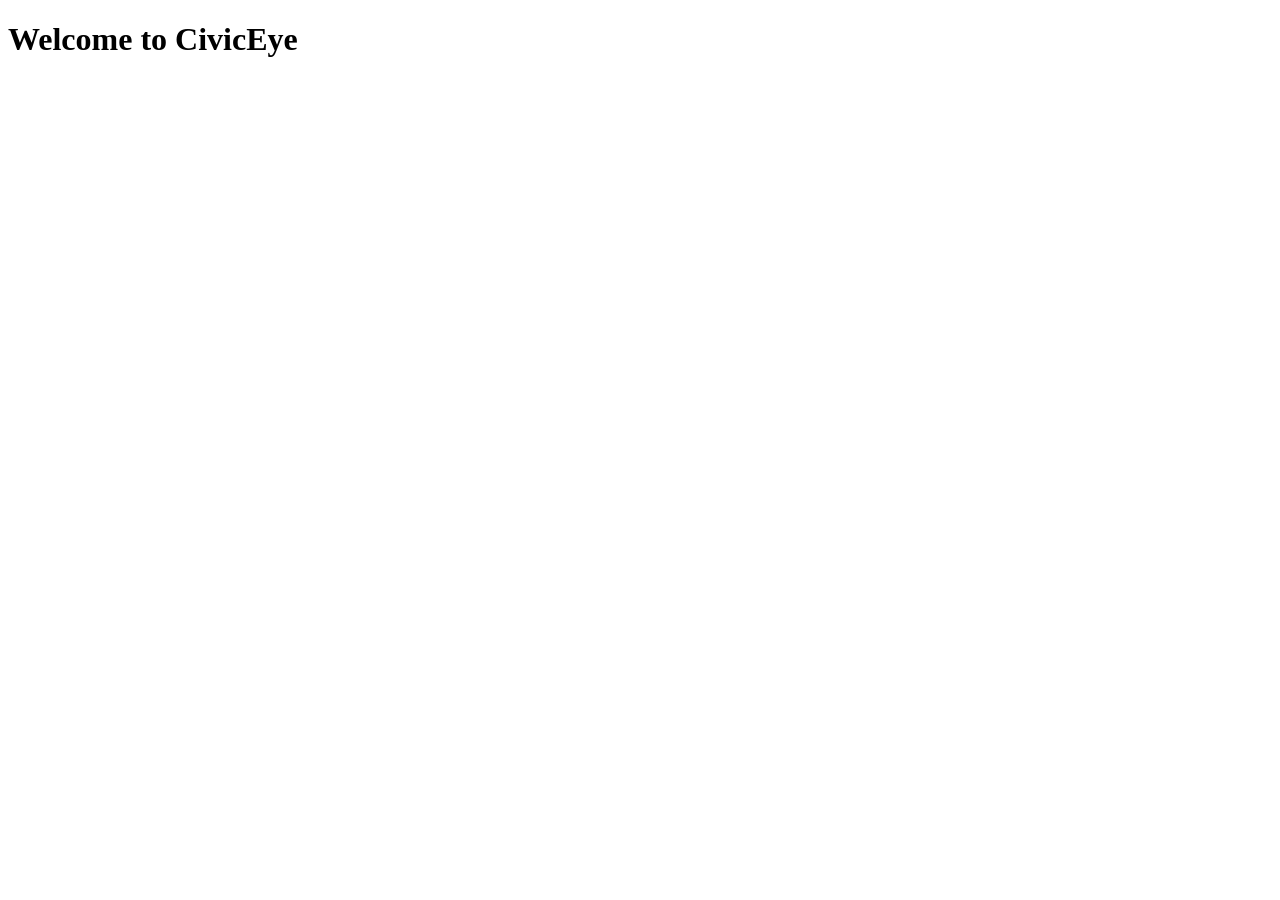
==== index.html @ 5605468a "initial set up" ====
<!DOCTYPE html>
<html>
<head>
    <title>CivicEye - Home</title>
    <link rel="stylesheet" href="css/style.css">
</head>
<body>

    <h1>Welcome to CivicEye</h1>

    <script src="js/main.js"></script>
</body>
</html>
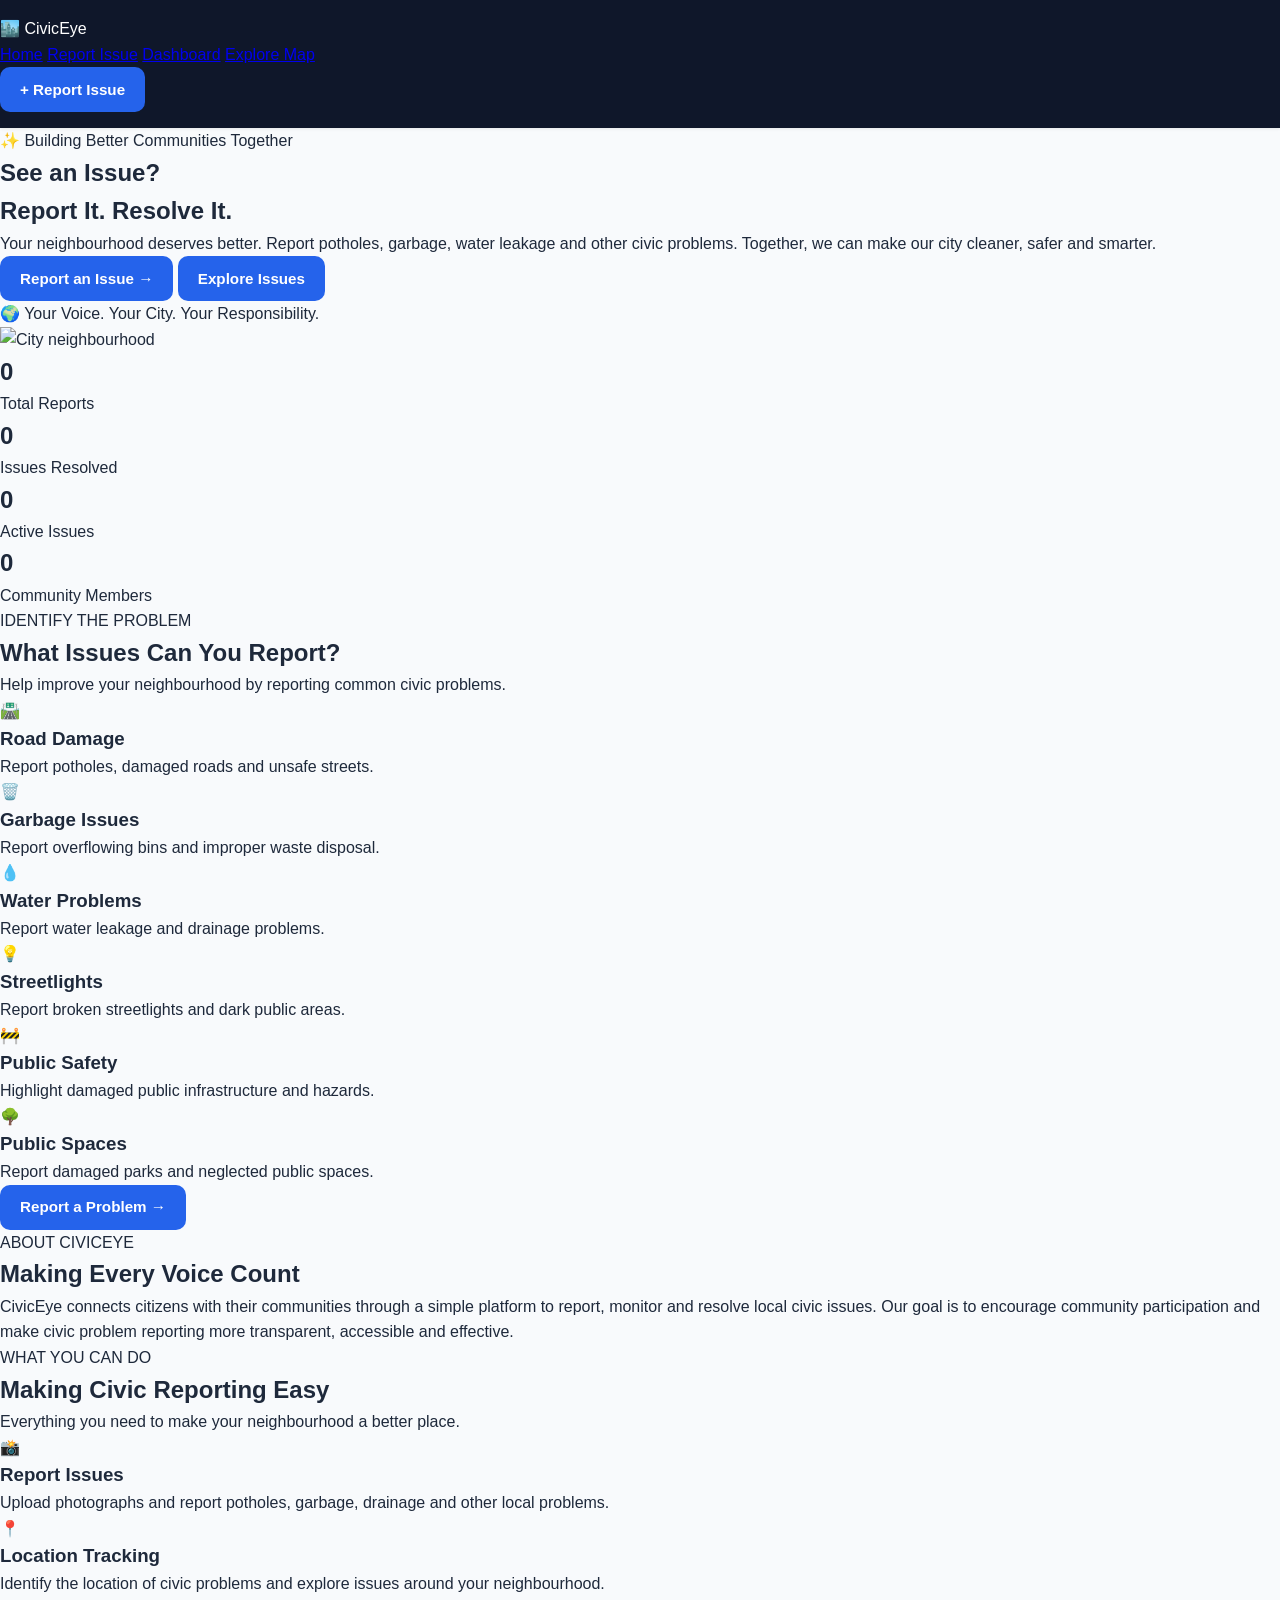
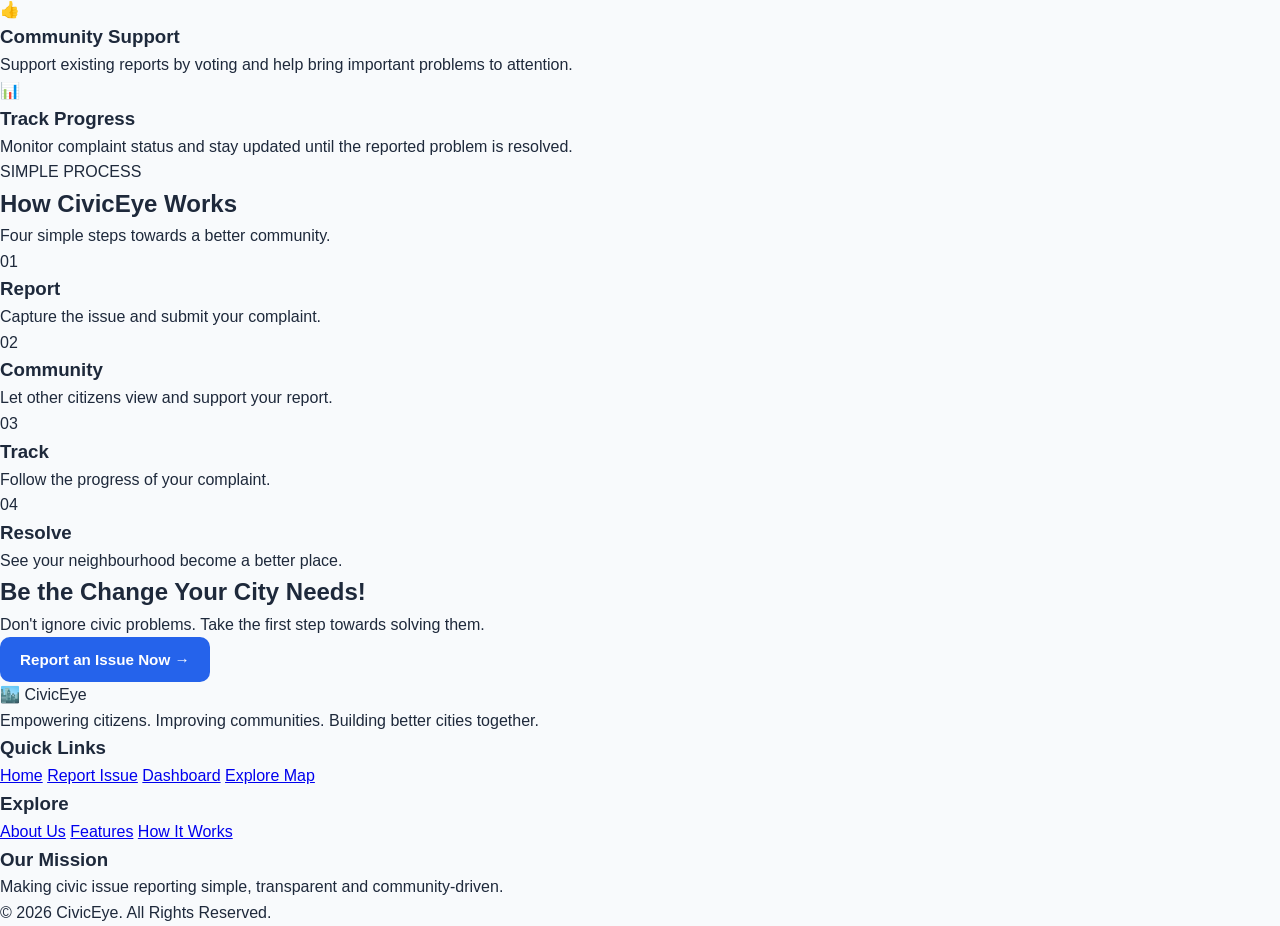
==== commit 4e4b6079: "Changes done for index.html" ====
--- a/index.html
+++ b/index.html
@@ -1,13 +1,392 @@
 <!DOCTYPE html>
-<html>
+<html lang="en">
+
 <head>
-    <title>CivicEye - Home</title>
+    <meta charset="UTF-8">
+    <meta name="viewport" content="width=device-width, initial-scale=1.0">
+
+    <meta name="description"
+        content="CivicEye helps citizens report civic issues and improve their communities.">
+
+    <title>CivicEye | Make Your City Better</title>
+
     <link rel="stylesheet" href="css/style.css">
+    <script src="js/main.js" defer></script>
 </head>
+
 <body>
 
-    <h1>Welcome to CivicEye</h1>
-
-    <script src="js/main.js"></script>
+    <!-- NAVBAR -->
+    <header class="navbar">
+
+        <div class="logo">
+            <span class="logo-icon">🏙️</span>
+            <span>Civic<span class="highlight">Eye</span></span>
+        </div>
+
+        <nav>
+            <a href="index.html" class="active">Home</a>
+            <a href="report.html">Report Issue</a>
+            <a href="dashboard.html">Dashboard</a>
+            <a href="map.html">Explore Map</a>
+        </nav>
+
+        <div class="nav-buttons">
+            <a href="report.html" class="btn btn-primary">
+                + Report Issue
+            </a>
+        </div>
+
+    </header>
+
+
+    <main>
+
+        <!-- HERO SECTION -->
+        <section class="hero">
+
+            <div class="hero-content">
+
+                <span class="tagline">
+                    ✨ Building Better Communities Together
+                </span>
+
+                <h1>
+                    See an Issue?<br>
+                    <span class="highlight">Report It. Resolve It.</span>
+                </h1>
+
+                <p>
+                    Your neighbourhood deserves better.
+                    Report potholes, garbage, water leakage
+                    and other civic problems. Together,
+                    we can make our city cleaner, safer
+                    and smarter.
+                </p>
+
+                <div class="hero-buttons">
+
+                    <a href="report.html" class="btn btn-primary">
+                        Report an Issue →
+                    </a>
+
+                    <a href="map.html" class="btn btn-secondary">
+                        Explore Issues
+                    </a>
+
+                </div>
+
+                <div class="hero-note">
+                    🌍 Your Voice. Your City. Your Responsibility.
+                </div>
+
+            </div>
+
+            <div class="hero-image">
+
+                <img
+                    src="https://images.unsplash.com/photo-1449824913935-59a10b8d2000?w=900"
+                    alt="City neighbourhood">
+
+            </div>
+
+        </section>
+
+
+        <!-- STATISTICS -->
+        <section class="stats">
+
+            <div class="stat-card">
+                <h2>0</h2>
+                <p>Total Reports</p>
+            </div>
+
+            <div class="stat-card">
+                <h2>0</h2>
+                <p>Issues Resolved</p>
+            </div>
+
+            <div class="stat-card">
+                <h2>0</h2>
+                <p>Active Issues</p>
+            </div>
+
+            <div class="stat-card">
+                <h2>0</h2>
+                <p>Community Members</p>
+            </div>
+
+        </section>
+
+
+        <!-- ISSUE CATEGORIES -->
+        <section class="issue-categories">
+
+            <div class="section-heading">
+
+                <span class="tagline">IDENTIFY THE PROBLEM</span>
+
+                <h2>What Issues Can You Report?</h2>
+
+                <p>
+                    Help improve your neighbourhood by reporting
+                    common civic problems.
+                </p>
+
+            </div>
+
+            <div class="categories-container">
+
+                <article class="category-card">
+                    <div class="category-icon">🛣️</div>
+                    <h3>Road Damage</h3>
+                    <p>Report potholes, damaged roads and unsafe streets.</p>
+                </article>
+
+                <article class="category-card">
+                    <div class="category-icon">🗑️</div>
+                    <h3>Garbage Issues</h3>
+                    <p>Report overflowing bins and improper waste disposal.</p>
+                </article>
+
+                <article class="category-card">
+                    <div class="category-icon">💧</div>
+                    <h3>Water Problems</h3>
+                    <p>Report water leakage and drainage problems.</p>
+                </article>
+
+                <article class="category-card">
+                    <div class="category-icon">💡</div>
+                    <h3>Streetlights</h3>
+                    <p>Report broken streetlights and dark public areas.</p>
+                </article>
+
+                <article class="category-card">
+                    <div class="category-icon">🚧</div>
+                    <h3>Public Safety</h3>
+                    <p>Highlight damaged public infrastructure and hazards.</p>
+                </article>
+
+                <article class="category-card">
+                    <div class="category-icon">🌳</div>
+                    <h3>Public Spaces</h3>
+                    <p>Report damaged parks and neglected public spaces.</p>
+                </article>
+
+            </div>
+
+            <div class="center-button">
+                <a href="report.html" class="btn btn-primary">
+                    Report a Problem →
+                </a>
+            </div>
+
+        </section>
+
+
+        <!-- ABOUT -->
+        <section class="about" id="about">
+
+            <div class="section-heading">
+
+                <span class="tagline">ABOUT CIVICEYE</span>
+
+                <h2>Making Every Voice Count</h2>
+
+                <p>
+                    CivicEye connects citizens with their communities
+                    through a simple platform to report, monitor
+                    and resolve local civic issues.
+
+                    Our goal is to encourage community participation
+                    and make civic problem reporting more transparent,
+                    accessible and effective.
+                </p>
+
+            </div>
+
+        </section>
+
+
+        <!-- FEATURES -->
+        <section class="features" id="features">
+
+            <div class="section-heading">
+
+                <span class="tagline">WHAT YOU CAN DO</span>
+
+                <h2>Making Civic Reporting Easy</h2>
+
+                <p>
+                    Everything you need to make your neighbourhood
+                    a better place.
+                </p>
+
+            </div>
+
+            <div class="feature-container">
+
+                <article class="feature-card">
+                    <div class="feature-icon">📸</div>
+                    <h3>Report Issues</h3>
+                    <p>
+                        Upload photographs and report potholes,
+                        garbage, drainage and other local problems.
+                    </p>
+                </article>
+
+                <article class="feature-card">
+                    <div class="feature-icon">📍</div>
+                    <h3>Location Tracking</h3>
+                    <p>
+                        Identify the location of civic problems
+                        and explore issues around your neighbourhood.
+                    </p>
+                </article>
+
+                <article class="feature-card">
+                    <div class="feature-icon">👍</div>
+                    <h3>Community Support</h3>
+                    <p>
+                        Support existing reports by voting and help
+                        bring important problems to attention.
+                    </p>
+                </article>
+
+                <article class="feature-card">
+                    <div class="feature-icon">📊</div>
+                    <h3>Track Progress</h3>
+                    <p>
+                        Monitor complaint status and stay updated
+                        until the reported problem is resolved.
+                    </p>
+                </article>
+
+            </div>
+
+        </section>
+
+
+        <!-- HOW IT WORKS -->
+        <section class="how-it-works" id="how-it-works">
+
+            <div class="section-heading">
+
+                <span class="tagline">SIMPLE PROCESS</span>
+
+                <h2>How CivicEye Works</h2>
+
+                <p>Four simple steps towards a better community.</p>
+
+            </div>
+
+            <div class="steps">
+
+                <article class="step">
+                    <div class="step-number">01</div>
+                    <h3>Report</h3>
+                    <p>Capture the issue and submit your complaint.</p>
+                </article>
+
+                <article class="step">
+                    <div class="step-number">02</div>
+                    <h3>Community</h3>
+                    <p>Let other citizens view and support your report.</p>
+                </article>
+
+                <article class="step">
+                    <div class="step-number">03</div>
+                    <h3>Track</h3>
+                    <p>Follow the progress of your complaint.</p>
+                </article>
+
+                <article class="step">
+                    <div class="step-number">04</div>
+                    <h3>Resolve</h3>
+                    <p>See your neighbourhood become a better place.</p>
+                </article>
+
+            </div>
+
+        </section>
+
+
+        <!-- CALL TO ACTION -->
+        <section class="cta">
+
+            <h2>Be the Change Your City Needs!</h2>
+
+            <p>
+                Don't ignore civic problems.
+                Take the first step towards solving them.
+            </p>
+
+            <a href="report.html" class="btn btn-light">
+                Report an Issue Now →
+            </a>
+
+        </section>
+
+    </main>
+
+
+    <!-- FOOTER -->
+    <footer class="footer">
+
+        <div class="footer-content">
+
+            <div class="footer-brand">
+
+                <div class="logo">
+                    🏙️ Civic<span class="highlight">Eye</span>
+                </div>
+
+                <p>
+                    Empowering citizens. Improving communities.
+                    Building better cities together.
+                </p>
+
+            </div>
+
+            <div class="footer-links">
+
+                <h3>Quick Links</h3>
+                <a href="index.html">Home</a>
+                <a href="report.html">Report Issue</a>
+                <a href="dashboard.html">Dashboard</a>
+                <a href="map.html">Explore Map</a>
+
+            </div>
+
+            <div class="footer-links">
+
+                <h3>Explore</h3>
+                <a href="#about">About Us</a>
+                <a href="#features">Features</a>
+                <a href="#how-it-works">How It Works</a>
+
+            </div>
+
+            <div class="footer-contact">
+
+                <h3>Our Mission</h3>
+
+                <p>
+                    Making civic issue reporting simple,
+                    transparent and community-driven.
+                </p>
+
+            </div>
+
+        </div>
+
+        <div class="footer-bottom">
+
+            <p>&copy; 2026 CivicEye. All Rights Reserved.</p>
+
+        </div>
+
+    </footer>
+
 </body>
 </html>
--- a/css/style.css
+++ b/css/style.css
@@ -0,0 +1,262 @@
+/* =========================================
+   1. CSS VARIABLES (THEME & COLOURS)
+   ========================================= */
+:root {
+  /* Brand Colours */
+  --primary: #2563eb;         /* Royal Blue */
+  --primary-hover: #1d4ed8;
+  --secondary: #0f172a;       /* Dark Slate */
+  
+  /* Backgrounds & Surfaces */
+  --bg-main: #f8fafc;
+  --bg-card: #ffffff;
+  --border-color: #e2e8f0;
+
+  /* Text Colours */
+  --text-main: #1e293b;
+  --text-muted: #64748b;
+
+  /* Status Badge Colours */
+  --status-pending-bg: #fef2f2;
+  --status-pending-text: #dc2626;   /* Red */
+  
+  --status-progress-bg: #fffbeb;
+  --status-progress-text: #d97706;  /* Amber/Orange */
+  
+  --status-resolved-bg: #f0fdf4;
+  --status-resolved-text: #16a34a;  /* Green */
+
+  /* Layout & Shadows */
+  --radius: 10px;
+  --shadow-sm: 0 1px 3px rgba(0, 0, 0, 0.08);
+  --shadow-md: 0 4px 12px rgba(0, 0, 0, 0.08);
+  --max-width: 1150px;
+}
+
+/* =========================================
+   2. GLOBAL RESET & BASE STYLES
+   ========================================= */
+* {
+  margin: 0;
+  padding: 0;
+  box-sizing: border-box;
+  font-family: 'Inter', -apple-system, BlinkMacSystemFont, "Segoe UI", Roboto, sans-serif;
+}
+
+body {
+  background-color: var(--bg-main);
+  color: var(--text-main);
+  line-height: 1.6;
+}
+
+.container {
+  max-width: var(--max-width);
+  margin: 2rem auto;
+  padding: 0 1.25rem;
+}
+
+/* =========================================
+   3. NAVBAR (SHARED ACROSS ALL 4 PAGES)
+   ========================================= */
+.navbar {
+  background-color: var(--secondary);
+  color: #ffffff;
+  padding: 1rem 0;
+  position: sticky;
+  top: 0;
+  z-index: 1000;
+  box-shadow: var(--shadow-sm);
+}
+
+.nav-container {
+  max-width: var(--max-width);
+  margin: 0 auto;
+  padding: 0 1.25rem;
+  display: flex;
+  justify-content: space-between;
+  align-items: center;
+}
+
+.nav-logo {
+  font-size: 1.35rem;
+  font-weight: 700;
+  color: #ffffff;
+  text-decoration: none;
+  letter-spacing: -0.5px;
+}
+
+.nav-logo span {
+  color: #60a5fa;
+}
+
+.nav-links {
+  display: flex;
+  gap: 1.5rem;
+  list-style: none;
+}
+
+.nav-links a {
+  color: #cbd5e1;
+  text-decoration: none;
+  font-weight: 500;
+  font-size: 0.95rem;
+  transition: color 0.2s;
+}
+
+.nav-links a:hover,
+.nav-links a.active {
+  color: #ffffff;
+}
+
+/* =========================================
+   4. BUTTONS & BADGES
+   ========================================= */
+.btn {
+  display: inline-block;
+  background-color: var(--primary);
+  color: #ffffff;
+  padding: 0.65rem 1.25rem;
+  border-radius: var(--radius);
+  border: none;
+  font-weight: 600;
+  font-size: 0.95rem;
+  cursor: pointer;
+  text-decoration: none;
+  transition: background-color 0.2s, transform 0.1s;
+}
+
+.btn:hover {
+  background-color: var(--primary-hover);
+}
+
+.btn-outline {
+  background-color: transparent;
+  color: var(--text-main);
+  border: 1px solid var(--border-color);
+}
+
+.btn-outline:hover {
+  background-color: #f1f5f9;
+}
+
+/* Status Badges */
+.badge {
+  display: inline-block;
+  padding: 0.25rem 0.75rem;
+  border-radius: 999px;
+  font-size: 0.78rem;
+  font-weight: 600;
+  text-transform: uppercase;
+}
+
+.badge-pending {
+  background-color: var(--status-pending-bg);
+  color: var(--status-pending-text);
+}
+
+.badge-progress {
+  background-color: var(--status-progress-bg);
+  color: var(--status-progress-text);
+}
+
+.badge-resolved {
+  background-color: var(--status-resolved-bg);
+  color: var(--status-resolved-text);
+}
+
+/* =========================================
+   5. FORMS (FOR report.html)
+   ========================================= */
+.form-card {
+  background: var(--bg-card);
+  max-width: 600px;
+  margin: 0 auto;
+  padding: 2rem;
+  border-radius: var(--radius);
+  box-shadow: var(--shadow-md);
+  border: 1px solid var(--border-color);
+}
+
+.form-group {
+  margin-bottom: 1.25rem;
+}
+
+.form-group label {
+  display: block;
+  font-weight: 600;
+  margin-bottom: 0.4rem;
+  font-size: 0.9rem;
+}
+
+.form-group input,
+.form-group select,
+.form-group textarea {
+  width: 100%;
+  padding: 0.7rem;
+  border: 1px solid var(--border-color);
+  border-radius: 6px;
+  font-size: 0.95rem;
+}
+
+/* =========================================
+   6. DASHBOARD CARDS & GRID (dashboard.html)
+   ========================================= */
+.reports-grid {
+  display: grid;
+  grid-template-columns: repeat(auto-fill, minmax(310px, 1fr));
+  gap: 1.5rem;
+  margin-top: 1.5rem;
+}
+
+.report-card {
+  background: var(--bg-card);
+  border-radius: var(--radius);
+  border: 1px solid var(--border-color);
+  box-shadow: var(--shadow-sm);
+  overflow: hidden;
+  display: flex;
+  flex-direction: column;
+}
+
+.report-card img {
+  width: 100%;
+  height: 190px;
+  object-fit: cover;
+  background-color: #e2e8f0;
+}
+
+.report-card-body {
+  padding: 1.25rem;
+  flex: 1;
+  display: flex;
+  flex-direction: column;
+  justify-content: space-between;
+}
+
+.report-meta {
+  display: flex;
+  justify-content: space-between;
+  align-items: center;
+  margin-bottom: 0.6rem;
+}
+
+.report-footer {
+  display: flex;
+  justify-content: space-between;
+  align-items: center;
+  margin-top: 1rem;
+  padding-top: 0.75rem;
+  border-top: 1px solid var(--border-color);
+}
+
+/* =========================================
+   7. MAP CONTAINER (map.html)
+   ========================================= */
+/* CRITICAL: Leaflet maps disappear if height is not explicitly set! */
+#map {
+  width: 100%;
+  height: 75vh;
+  border-radius: var(--radius);
+  border: 1px solid var(--border-color);
+  box-shadow: var(--shadow-md);
+}
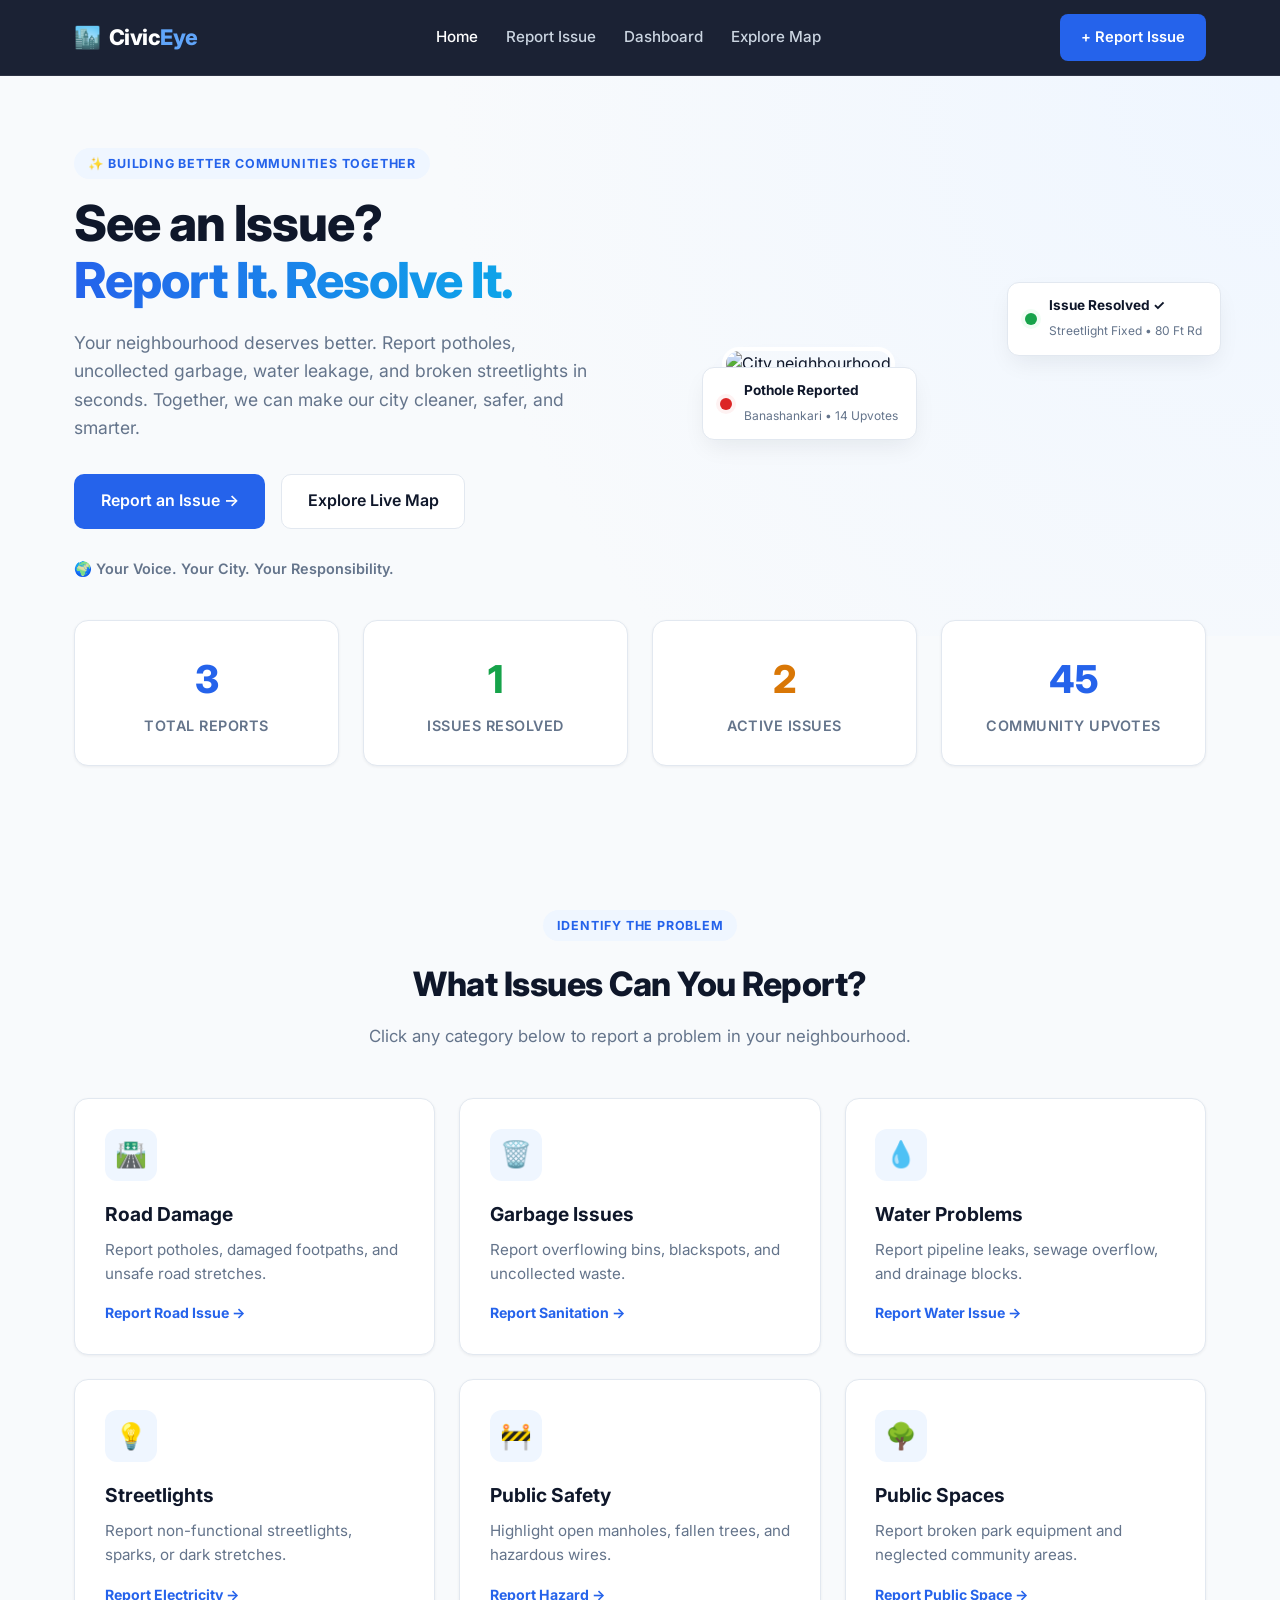
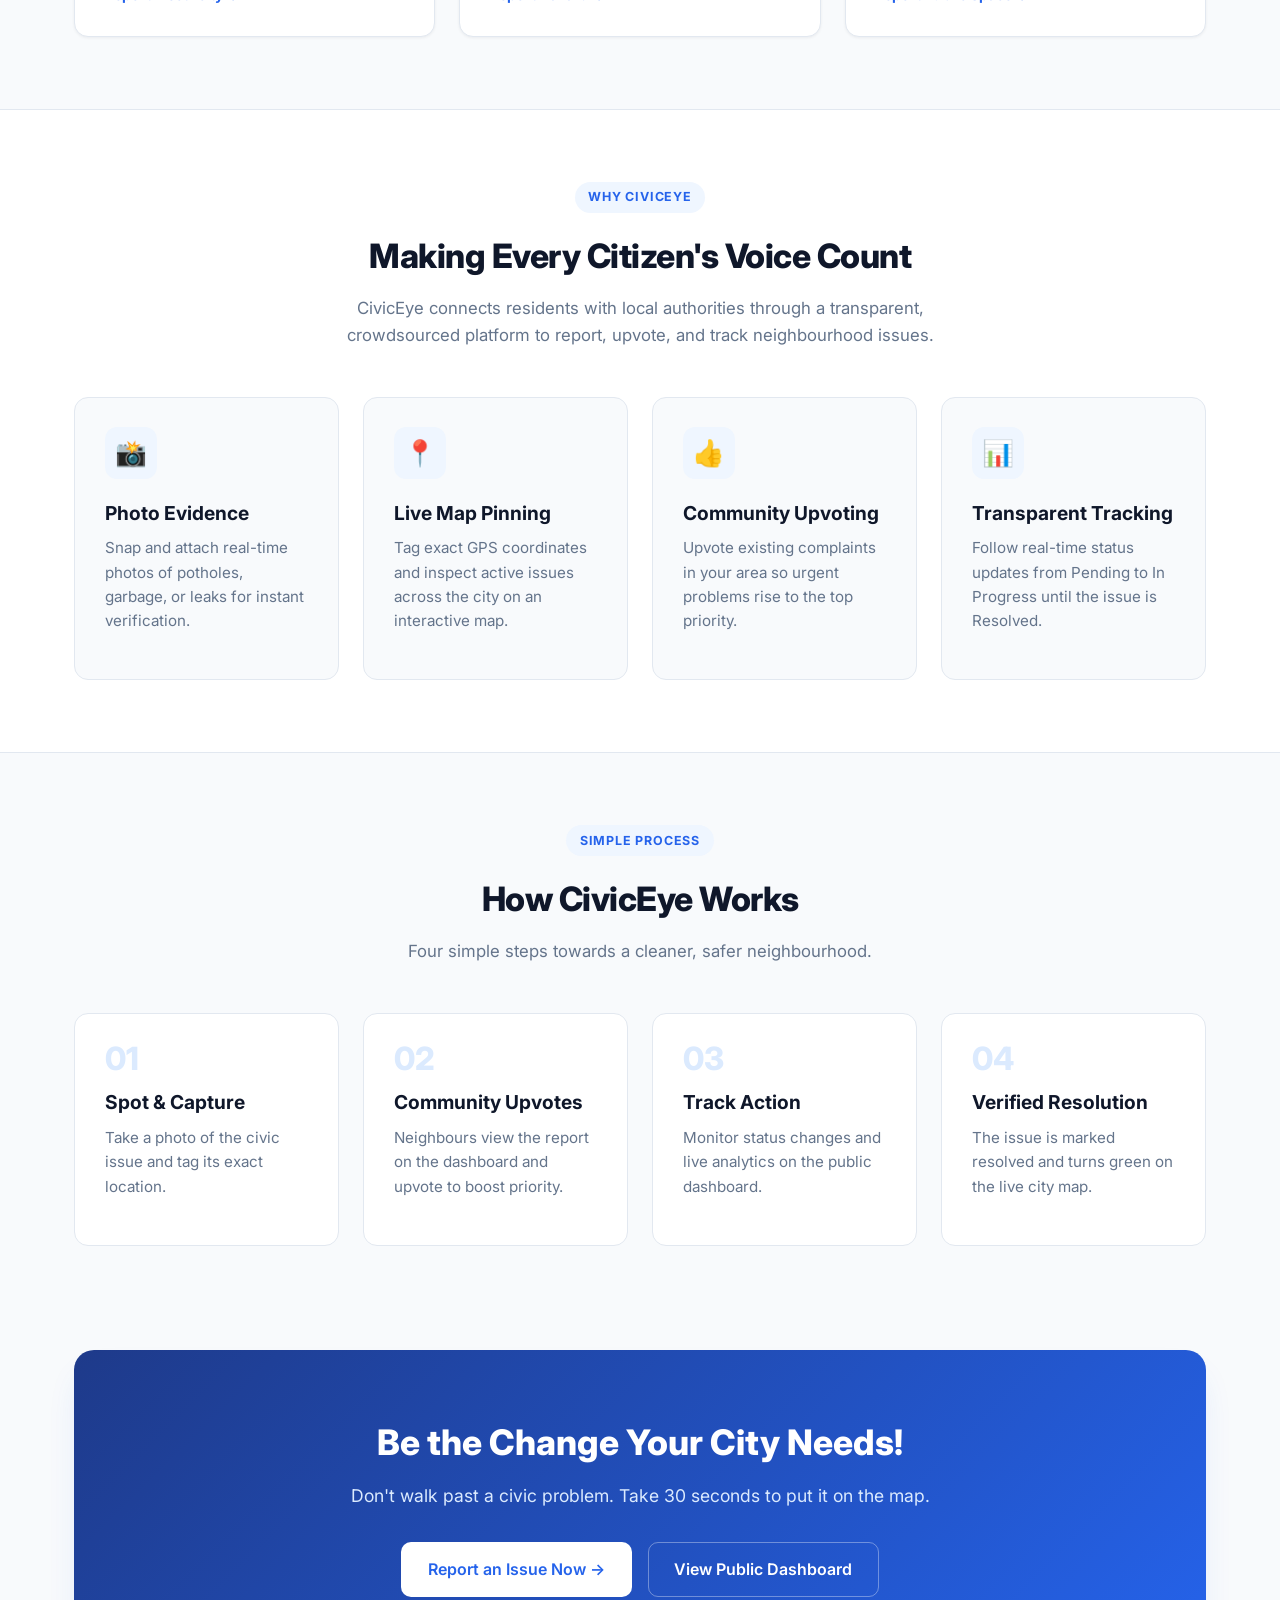
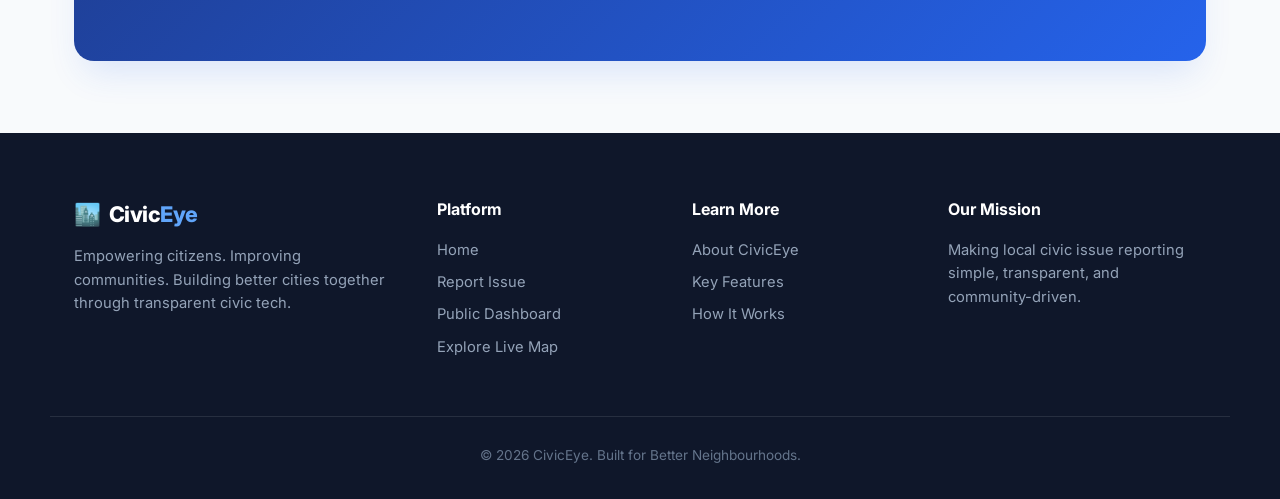
==== commit 80b3e008: "Dev-BLog : improves UI/UX user experience. -Fixed issue with redirecting to dashboard page -Improved" ====
--- a/index.html
+++ b/index.html
@@ -2,391 +2,304 @@
 <html lang="en">
 
 <head>
-    <meta charset="UTF-8">
-    <meta name="viewport" content="width=device-width, initial-scale=1.0">
-
-    <meta name="description"
-        content="CivicEye helps citizens report civic issues and improve their communities.">
-
-    <title>CivicEye | Make Your City Better</title>
-
-    <link rel="stylesheet" href="css/style.css">
-    <script src="js/main.js" defer></script>
+  <meta charset="UTF-8">
+  <meta name="viewport" content="width=device-width, initial-scale=1.0">
+  <meta name="description" content="CivicEye helps citizens report civic issues and improve their communities.">
+  <title>CivicEye | Make Your City Better</title>
+
+  <!-- Google Font: Inter -->
+  <link rel="preconnect" href="https://fonts.googleapis.com">
+  <link rel="preconnect" href="https://fonts.gstatic.com" crossorigin>
+  <link href="https://fonts.googleapis.com/css2?family=Inter:wght@400;500;600;700;800&display=swap" rel="stylesheet">
+
+  <link rel="stylesheet" href="css/style.css">
+  <script src="js/main.js" defer></script>
 </head>
 
 <body>
 
-    <!-- NAVBAR -->
-    <header class="navbar">
-
-        <div class="logo">
-            <span class="logo-icon">🏙️</span>
-            <span>Civic<span class="highlight">Eye</span></span>
-        </div>
-
-        <nav>
-            <a href="index.html" class="active">Home</a>
-            <a href="report.html">Report Issue</a>
-            <a href="dashboard.html">Dashboard</a>
-            <a href="map.html">Explore Map</a>
-        </nav>
-
-        <div class="nav-buttons">
-            <a href="report.html" class="btn btn-primary">
-                + Report Issue
-            </a>
-        </div>
-
-    </header>
-
-
-    <main>
-
-        <!-- HERO SECTION -->
-        <section class="hero">
-
-            <div class="hero-content">
-
-                <span class="tagline">
-                    ✨ Building Better Communities Together
-                </span>
-
-                <h1>
-                    See an Issue?<br>
-                    <span class="highlight">Report It. Resolve It.</span>
-                </h1>
-
-                <p>
-                    Your neighbourhood deserves better.
-                    Report potholes, garbage, water leakage
-                    and other civic problems. Together,
-                    we can make our city cleaner, safer
-                    and smarter.
-                </p>
-
-                <div class="hero-buttons">
-
-                    <a href="report.html" class="btn btn-primary">
-                        Report an Issue →
-                    </a>
-
-                    <a href="map.html" class="btn btn-secondary">
-                        Explore Issues
-                    </a>
-
-                </div>
-
-                <div class="hero-note">
-                    🌍 Your Voice. Your City. Your Responsibility.
-                </div>
-
+  <!-- NAVBAR -->
+  <header class="navbar">
+    <div class="nav-inner">
+      <a href="index.html" class="logo">
+        <span class="logo-icon">🏙️</span>
+        <span>Civic<span class="highlight">Eye</span></span>
+      </a>
+
+      <nav class="nav-menu">
+        <a href="index.html" class="active">Home</a>
+        <a href="report.html">Report Issue</a>
+        <a href="dashboard.html">Dashboard</a>
+        <a href="map.html">Explore Map</a>
+      </nav>
+
+      <div class="nav-buttons">
+        <a href="report.html" class="btn btn-primary">+ Report Issue</a>
+      </div>
+    </div>
+  </header>
+
+  <main>
+
+    <!-- HERO SECTION -->
+    <section class="hero">
+      <div class="section-wrapper hero-grid">
+        
+        <div class="hero-content">
+          <span class="tagline">✨ Building Better Communities Together</span>
+
+          <h1>
+            See an Issue?<br>
+            <span class="highlight-gradient">Report It. Resolve It.</span>
+          </h1>
+
+          <p>
+            Your neighbourhood deserves better. Report potholes, uncollected garbage,
+            water leakage, and broken streetlights in seconds. Together, we can make
+            our city cleaner, safer, and smarter.
+          </p>
+
+          <div class="hero-buttons">
+            <a href="report.html" class="btn btn-primary btn-lg">Report an Issue →</a>
+            <a href="map.html" class="btn btn-secondary btn-lg">Explore Live Map</a>
+          </div>
+
+          <div class="hero-note">
+            <span>🌍 Your Voice. Your City. Your Responsibility.</span>
+          </div>
+        </div>
+
+        <div class="hero-image">
+          <div class="hero-image-frame">
+            <img src="https://images.unsplash.com/photo-1449824913935-59a10b8d2000?w=900" alt="City neighbourhood">
+            <!-- Floating UI Trust Badges -->
+            <div class="floating-card floating-top">
+              <span class="floating-dot pending-dot"></span>
+              <div>
+                <strong>Pothole Reported</strong>
+                <small>Banashankari • 14 Upvotes</small>
+              </div>
             </div>
-
-            <div class="hero-image">
-
-                <img
-                    src="https://images.unsplash.com/photo-1449824913935-59a10b8d2000?w=900"
-                    alt="City neighbourhood">
-
+            <div class="floating-card floating-bottom">
+              <span class="floating-dot resolved-dot"></span>
+              <div>
+                <strong>Issue Resolved ✓</strong>
+                <small>Streetlight Fixed • 80 Ft Rd</small>
+              </div>
             </div>
-
-        </section>
-
-
-        <!-- STATISTICS -->
-        <section class="stats">
-
-            <div class="stat-card">
-                <h2>0</h2>
-                <p>Total Reports</p>
-            </div>
-
-            <div class="stat-card">
-                <h2>0</h2>
-                <p>Issues Resolved</p>
-            </div>
-
-            <div class="stat-card">
-                <h2>0</h2>
-                <p>Active Issues</p>
-            </div>
-
-            <div class="stat-card">
-                <h2>0</h2>
-                <p>Community Members</p>
-            </div>
-
-        </section>
-
-
-        <!-- ISSUE CATEGORIES -->
-        <section class="issue-categories">
-
-            <div class="section-heading">
-
-                <span class="tagline">IDENTIFY THE PROBLEM</span>
-
-                <h2>What Issues Can You Report?</h2>
-
-                <p>
-                    Help improve your neighbourhood by reporting
-                    common civic problems.
-                </p>
-
-            </div>
-
-            <div class="categories-container">
-
-                <article class="category-card">
-                    <div class="category-icon">🛣️</div>
-                    <h3>Road Damage</h3>
-                    <p>Report potholes, damaged roads and unsafe streets.</p>
-                </article>
-
-                <article class="category-card">
-                    <div class="category-icon">🗑️</div>
-                    <h3>Garbage Issues</h3>
-                    <p>Report overflowing bins and improper waste disposal.</p>
-                </article>
-
-                <article class="category-card">
-                    <div class="category-icon">💧</div>
-                    <h3>Water Problems</h3>
-                    <p>Report water leakage and drainage problems.</p>
-                </article>
-
-                <article class="category-card">
-                    <div class="category-icon">💡</div>
-                    <h3>Streetlights</h3>
-                    <p>Report broken streetlights and dark public areas.</p>
-                </article>
-
-                <article class="category-card">
-                    <div class="category-icon">🚧</div>
-                    <h3>Public Safety</h3>
-                    <p>Highlight damaged public infrastructure and hazards.</p>
-                </article>
-
-                <article class="category-card">
-                    <div class="category-icon">🌳</div>
-                    <h3>Public Spaces</h3>
-                    <p>Report damaged parks and neglected public spaces.</p>
-                </article>
-
-            </div>
-
-            <div class="center-button">
-                <a href="report.html" class="btn btn-primary">
-                    Report a Problem →
-                </a>
-            </div>
-
-        </section>
-
-
-        <!-- ABOUT -->
-        <section class="about" id="about">
-
-            <div class="section-heading">
-
-                <span class="tagline">ABOUT CIVICEYE</span>
-
-                <h2>Making Every Voice Count</h2>
-
-                <p>
-                    CivicEye connects citizens with their communities
-                    through a simple platform to report, monitor
-                    and resolve local civic issues.
-
-                    Our goal is to encourage community participation
-                    and make civic problem reporting more transparent,
-                    accessible and effective.
-                </p>
-
-            </div>
-
-        </section>
-
-
-        <!-- FEATURES -->
-        <section class="features" id="features">
-
-            <div class="section-heading">
-
-                <span class="tagline">WHAT YOU CAN DO</span>
-
-                <h2>Making Civic Reporting Easy</h2>
-
-                <p>
-                    Everything you need to make your neighbourhood
-                    a better place.
-                </p>
-
-            </div>
-
-            <div class="feature-container">
-
-                <article class="feature-card">
-                    <div class="feature-icon">📸</div>
-                    <h3>Report Issues</h3>
-                    <p>
-                        Upload photographs and report potholes,
-                        garbage, drainage and other local problems.
-                    </p>
-                </article>
-
-                <article class="feature-card">
-                    <div class="feature-icon">📍</div>
-                    <h3>Location Tracking</h3>
-                    <p>
-                        Identify the location of civic problems
-                        and explore issues around your neighbourhood.
-                    </p>
-                </article>
-
-                <article class="feature-card">
-                    <div class="feature-icon">👍</div>
-                    <h3>Community Support</h3>
-                    <p>
-                        Support existing reports by voting and help
-                        bring important problems to attention.
-                    </p>
-                </article>
-
-                <article class="feature-card">
-                    <div class="feature-icon">📊</div>
-                    <h3>Track Progress</h3>
-                    <p>
-                        Monitor complaint status and stay updated
-                        until the reported problem is resolved.
-                    </p>
-                </article>
-
-            </div>
-
-        </section>
-
-
-        <!-- HOW IT WORKS -->
-        <section class="how-it-works" id="how-it-works">
-
-            <div class="section-heading">
-
-                <span class="tagline">SIMPLE PROCESS</span>
-
-                <h2>How CivicEye Works</h2>
-
-                <p>Four simple steps towards a better community.</p>
-
-            </div>
-
-            <div class="steps">
-
-                <article class="step">
-                    <div class="step-number">01</div>
-                    <h3>Report</h3>
-                    <p>Capture the issue and submit your complaint.</p>
-                </article>
-
-                <article class="step">
-                    <div class="step-number">02</div>
-                    <h3>Community</h3>
-                    <p>Let other citizens view and support your report.</p>
-                </article>
-
-                <article class="step">
-                    <div class="step-number">03</div>
-                    <h3>Track</h3>
-                    <p>Follow the progress of your complaint.</p>
-                </article>
-
-                <article class="step">
-                    <div class="step-number">04</div>
-                    <h3>Resolve</h3>
-                    <p>See your neighbourhood become a better place.</p>
-                </article>
-
-            </div>
-
-        </section>
-
-
-        <!-- CALL TO ACTION -->
-        <section class="cta">
-
-            <h2>Be the Change Your City Needs!</h2>
-
-            <p>
-                Don't ignore civic problems.
-                Take the first step towards solving them.
-            </p>
-
-            <a href="report.html" class="btn btn-light">
-                Report an Issue Now →
-            </a>
-
-        </section>
-
-    </main>
-
-
-    <!-- FOOTER -->
-    <footer class="footer">
-
-        <div class="footer-content">
-
-            <div class="footer-brand">
-
-                <div class="logo">
-                    🏙️ Civic<span class="highlight">Eye</span>
-                </div>
-
-                <p>
-                    Empowering citizens. Improving communities.
-                    Building better cities together.
-                </p>
-
-            </div>
-
-            <div class="footer-links">
-
-                <h3>Quick Links</h3>
-                <a href="index.html">Home</a>
-                <a href="report.html">Report Issue</a>
-                <a href="dashboard.html">Dashboard</a>
-                <a href="map.html">Explore Map</a>
-
-            </div>
-
-            <div class="footer-links">
-
-                <h3>Explore</h3>
-                <a href="#about">About Us</a>
-                <a href="#features">Features</a>
-                <a href="#how-it-works">How It Works</a>
-
-            </div>
-
-            <div class="footer-contact">
-
-                <h3>Our Mission</h3>
-
-                <p>
-                    Making civic issue reporting simple,
-                    transparent and community-driven.
-                </p>
-
-            </div>
-
-        </div>
-
-        <div class="footer-bottom">
-
-            <p>&copy; 2026 CivicEye. All Rights Reserved.</p>
-
-        </div>
-
-    </footer>
+          </div>
+        </div>
+
+      </div>
+    </section>
+
+    <!-- LIVE STATISTICS BAR -->
+    <section class="stats-section">
+      <div class="section-wrapper stats">
+        <div class="stat-card">
+          <h2 id="homeTotal">3</h2>
+          <p>Total Reports</p>
+        </div>
+
+        <div class="stat-card">
+          <h2 id="homeResolved" class="text-success">1</h2>
+          <p>Issues Resolved</p>
+        </div>
+
+        <div class="stat-card">
+          <h2 id="homeActive" class="text-warning">2</h2>
+          <p>Active Issues</p>
+        </div>
+
+        <div class="stat-card">
+          <h2 id="homeUpvotes">45</h2>
+          <p>Community Upvotes</p>
+        </div>
+      </div>
+    </section>
+
+    <!-- ISSUE CATEGORIES -->
+    <section class="issue-categories">
+      <div class="section-wrapper">
+        <div class="section-heading">
+          <span class="tagline">IDENTIFY THE PROBLEM</span>
+          <h2>What Issues Can You Report?</h2>
+          <p>Click any category below to report a problem in your neighbourhood.</p>
+        </div>
+
+        <div class="categories-container">
+          <a href="report.html?category=Roads" class="category-card">
+            <div class="category-icon">🛣️</div>
+            <h3>Road Damage</h3>
+            <p>Report potholes, damaged footpaths, and unsafe road stretches.</p>
+            <span class="card-link">Report Road Issue →</span>
+          </a>
+
+          <a href="report.html?category=Sanitation" class="category-card">
+            <div class="category-icon">🗑️</div>
+            <h3>Garbage Issues</h3>
+            <p>Report overflowing bins, blackspots, and uncollected waste.</p>
+            <span class="card-link">Report Sanitation →</span>
+          </a>
+
+          <a href="report.html?category=Water Supply" class="category-card">
+            <div class="category-icon">💧</div>
+            <h3>Water Problems</h3>
+            <p>Report pipeline leaks, sewage overflow, and drainage blocks.</p>
+            <span class="card-link">Report Water Issue →</span>
+          </a>
+
+          <a href="report.html?category=Electricity" class="category-card">
+            <div class="category-icon">💡</div>
+            <h3>Streetlights</h3>
+            <p>Report non-functional streetlights, sparks, or dark stretches.</p>
+            <span class="card-link">Report Electricity →</span>
+          </a>
+
+          <a href="report.html?category=Other" class="category-card">
+            <div class="category-icon">🚧</div>
+            <h3>Public Safety</h3>
+            <p>Highlight open manholes, fallen trees, and hazardous wires.</p>
+            <span class="card-link">Report Hazard →</span>
+          </a>
+
+          <a href="report.html?category=Other" class="category-card">
+            <div class="category-icon">🌳</div>
+            <h3>Public Spaces</h3>
+            <p>Report broken park equipment and neglected community areas.</p>
+            <span class="card-link">Report Public Space →</span>
+          </a>
+        </div>
+      </div>
+    </section>
+
+    <!-- ABOUT & FEATURES COMBINED -->
+    <section class="features" id="features">
+      <div class="section-wrapper">
+        <div class="section-heading" id="about">
+          <span class="tagline">WHY CIVICEYE</span>
+          <h2>Making Every Citizen's Voice Count</h2>
+          <p>
+            CivicEye connects residents with local authorities through a transparent,
+            crowdsourced platform to report, upvote, and track neighbourhood issues.
+          </p>
+        </div>
+
+        <div class="feature-container">
+          <article class="feature-card">
+            <div class="feature-icon">📸</div>
+            <h3>Photo Evidence</h3>
+            <p>Snap and attach real-time photos of potholes, garbage, or leaks for instant verification.</p>
+          </article>
+
+          <article class="feature-card">
+            <div class="feature-icon">📍</div>
+            <h3>Live Map Pinning</h3>
+            <p>Tag exact GPS coordinates and inspect active issues across the city on an interactive map.</p>
+          </article>
+
+          <article class="feature-card">
+            <div class="feature-icon">👍</div>
+            <h3>Community Upvoting</h3>
+            <p>Upvote existing complaints in your area so urgent problems rise to the top priority.</p>
+          </article>
+
+          <article class="feature-card">
+            <div class="feature-icon">📊</div>
+            <h3>Transparent Tracking</h3>
+            <p>Follow real-time status updates from Pending to In Progress until the issue is Resolved.</p>
+          </article>
+        </div>
+      </div>
+    </section>
+
+    <!-- HOW IT WORKS -->
+    <section class="how-it-works" id="how-it-works">
+      <div class="section-wrapper">
+        <div class="section-heading">
+          <span class="tagline">SIMPLE PROCESS</span>
+          <h2>How CivicEye Works</h2>
+          <p>Four simple steps towards a cleaner, safer neighbourhood.</p>
+        </div>
+
+        <div class="steps">
+          <article class="step">
+            <div class="step-number">01</div>
+            <h3>Spot & Capture</h3>
+            <p>Take a photo of the civic issue and tag its exact location.</p>
+          </article>
+
+          <article class="step">
+            <div class="step-number">02</div>
+            <h3>Community Upvotes</h3>
+            <p>Neighbours view the report on the dashboard and upvote to boost priority.</p>
+          </article>
+
+          <article class="step">
+            <div class="step-number">03</div>
+            <h3>Track Action</h3>
+            <p>Monitor status changes and live analytics on the public dashboard.</p>
+          </article>
+
+          <article class="step">
+            <div class="step-number">04</div>
+            <h3>Verified Resolution</h3>
+            <p>The issue is marked resolved and turns green on the live city map.</p>
+          </article>
+        </div>
+      </div>
+    </section>
+
+    <!-- CALL TO ACTION -->
+    <section class="section-wrapper">
+      <div class="cta">
+        <h2>Be the Change Your City Needs!</h2>
+        <p>Don't walk past a civic problem. Take 30 seconds to put it on the map.</p>
+        <div class="cta-buttons">
+          <a href="report.html" class="btn btn-light btn-lg">Report an Issue Now →</a>
+          <a href="dashboard.html" class="btn btn-outline-light btn-lg">View Public Dashboard</a>
+        </div>
+      </div>
+    </section>
+
+  </main>
+
+  <!-- FOOTER -->
+  <footer class="footer">
+    <div class="section-wrapper footer-content">
+      <div class="footer-brand">
+        <a href="index.html" class="logo">
+          <span class="logo-icon">🏙️</span>
+          <span>Civic<span class="highlight">Eye</span></span>
+        </a>
+        <p>Empowering citizens. Improving communities. Building better cities together through transparent civic tech.</p>
+      </div>
+
+      <div class="footer-links">
+        <h3>Platform</h3>
+        <a href="index.html">Home</a>
+        <a href="report.html">Report Issue</a>
+        <a href="dashboard.html">Public Dashboard</a>
+        <a href="map.html">Explore Live Map</a>
+      </div>
+
+      <div class="footer-links">
+        <h3>Learn More</h3>
+        <a href="#about">About CivicEye</a>
+        <a href="#features">Key Features</a>
+        <a href="#how-it-works">How It Works</a>
+      </div>
+
+      <div class="footer-contact">
+        <h3>Our Mission</h3>
+        <p>Making local civic issue reporting simple, transparent, and community-driven.</p>
+      </div>
+    </div>
+
+    <div class="footer-bottom">
+      <p>&copy; 2026 CivicEye. Built for Better Neighbourhoods.</p>
+    </div>
+  </footer>
 
 </body>
 </html>
--- a/css/style.css
+++ b/css/style.css
@@ -1,40 +1,37 @@
 /* =========================================
-   1. CSS VARIABLES (THEME & COLOURS)
+   1. CSS VARIABLES & THEME
    ========================================= */
 :root {
-  /* Brand Colours */
-  --primary: #2563eb;         /* Royal Blue */
+  --primary: #2563eb;
   --primary-hover: #1d4ed8;
-  --secondary: #0f172a;       /* Dark Slate */
+  --primary-light: #eff6ff;
+  --secondary: #0f172a;
   
-  /* Backgrounds & Surfaces */
   --bg-main: #f8fafc;
   --bg-card: #ffffff;
   --border-color: #e2e8f0;
 
-  /* Text Colours */
-  --text-main: #1e293b;
+  --text-main: #0f172a;
   --text-muted: #64748b;
 
-  /* Status Badge Colours */
   --status-pending-bg: #fef2f2;
-  --status-pending-text: #dc2626;   /* Red */
-  
+  --status-pending-text: #dc2626;
   --status-progress-bg: #fffbeb;
-  --status-progress-text: #d97706;  /* Amber/Orange */
-  
+  --status-progress-text: #d97706;
   --status-resolved-bg: #f0fdf4;
-  --status-resolved-text: #16a34a;  /* Green */
-
-  /* Layout & Shadows */
-  --radius: 10px;
-  --shadow-sm: 0 1px 3px rgba(0, 0, 0, 0.08);
-  --shadow-md: 0 4px 12px rgba(0, 0, 0, 0.08);
-  --max-width: 1150px;
-}
-
-/* =========================================
-   2. GLOBAL RESET & BASE STYLES
+  --status-resolved-text: #16a34a;
+
+  --radius-sm: 8px;
+  --radius: 14px;
+  --radius-lg: 20px;
+  --shadow-sm: 0 1px 3px rgba(15, 23, 42, 0.06);
+  --shadow-md: 0 10px 25px -5px rgba(15, 23, 42, 0.08);
+  --shadow-lg: 0 20px 35px -10px rgba(37, 99, 235, 0.15);
+  --max-width: 1180px;
+}
+
+/* =========================================
+   2. RESET & GLOBAL BASE
    ========================================= */
 * {
   margin: 0;
@@ -43,167 +40,558 @@
   font-family: 'Inter', -apple-system, BlinkMacSystemFont, "Segoe UI", Roboto, sans-serif;
 }
 
+html {
+  scroll-behavior: smooth;
+}
+
 body {
   background-color: var(--bg-main);
   color: var(--text-main);
   line-height: 1.6;
-}
-
+  overflow-x: hidden;
+}
+
+.section-wrapper,
 .container {
   max-width: var(--max-width);
-  margin: 2rem auto;
-  padding: 0 1.25rem;
-}
-
-/* =========================================
-   3. NAVBAR (SHARED ACROSS ALL 4 PAGES)
+  margin: 0 auto;
+  padding: 0 1.5rem;
+}
+
+.container {
+  margin-top: 2.25rem;
+  margin-bottom: 3rem;
+}
+
+/* =========================================
+   3. UNIFIED NAVBAR (WORKS ON ALL PAGES)
    ========================================= */
 .navbar {
-  background-color: var(--secondary);
-  color: #ffffff;
-  padding: 1rem 0;
+  background-color: rgba(15, 23, 42, 0.95);
+  backdrop-filter: blur(10px);
+  color: #ffffff;
+  padding: 0.9rem 0;
   position: sticky;
   top: 0;
   z-index: 1000;
-  box-shadow: var(--shadow-sm);
-}
-
+  border-bottom: 1px solid rgba(255, 255, 255, 0.08);
+}
+
+.nav-inner,
 .nav-container {
   max-width: var(--max-width);
   margin: 0 auto;
-  padding: 0 1.25rem;
+  padding: 0 1.5rem;
   display: flex;
   justify-content: space-between;
   align-items: center;
-}
-
+  gap: 1rem;
+}
+
+.logo,
 .nav-logo {
+  display: flex;
+  align-items: center;
+  gap: 0.5rem;
   font-size: 1.35rem;
-  font-weight: 700;
+  font-weight: 800;
   color: #ffffff;
   text-decoration: none;
   letter-spacing: -0.5px;
 }
 
+.logo .highlight,
 .nav-logo span {
   color: #60a5fa;
 }
 
+.nav-menu,
 .nav-links {
   display: flex;
-  gap: 1.5rem;
+  align-items: center;
+  gap: 1.75rem;
   list-style: none;
 }
 
+.nav-menu a,
 .nav-links a {
   color: #cbd5e1;
   text-decoration: none;
   font-weight: 500;
   font-size: 0.95rem;
-  transition: color 0.2s;
-}
-
+  transition: color 0.2s ease;
+}
+
+.nav-menu a:hover,
+.nav-menu a.active,
 .nav-links a:hover,
 .nav-links a.active {
   color: #ffffff;
 }
 
 /* =========================================
-   4. BUTTONS & BADGES
+   4. BUTTONS & TAGLINES
    ========================================= */
 .btn {
-  display: inline-block;
+  display: inline-flex;
+  align-items: center;
+  justify-content: center;
+  gap: 0.4rem;
   background-color: var(--primary);
   color: #ffffff;
   padding: 0.65rem 1.25rem;
-  border-radius: var(--radius);
-  border: none;
+  border-radius: var(--radius-sm);
+  border: 1px solid transparent;
   font-weight: 600;
-  font-size: 0.95rem;
+  font-size: 0.92rem;
   cursor: pointer;
   text-decoration: none;
-  transition: background-color 0.2s, transform 0.1s;
+  transition: all 0.2s ease;
 }
 
 .btn:hover {
   background-color: var(--primary-hover);
-}
-
+  transform: translateY(-1px);
+}
+
+.btn-lg {
+  padding: 0.85rem 1.6rem;
+  font-size: 1rem;
+  border-radius: 10px;
+}
+
+.btn-secondary,
 .btn-outline {
-  background-color: transparent;
+  background-color: #ffffff;
   color: var(--text-main);
   border: 1px solid var(--border-color);
 }
 
+.btn-secondary:hover,
 .btn-outline:hover {
   background-color: #f1f5f9;
-}
-
-/* Status Badges */
+  border-color: #cbd5e1;
+}
+
+.btn-light {
+  background-color: #ffffff;
+  color: var(--primary);
+}
+
+.btn-light:hover {
+  background-color: #f8fafc;
+}
+
+.btn-outline-light {
+  background-color: transparent;
+  color: #ffffff;
+  border: 1px solid rgba(255, 255, 255, 0.35);
+}
+
+.btn-outline-light:hover {
+  background-color: rgba(255, 255, 255, 0.1);
+}
+
+.tagline {
+  display: inline-block;
+  background-color: var(--primary-light);
+  color: var(--primary);
+  font-weight: 700;
+  font-size: 0.78rem;
+  text-transform: uppercase;
+  letter-spacing: 0.8px;
+  padding: 0.35rem 0.85rem;
+  border-radius: 999px;
+  margin-bottom: 1rem;
+}
+
+.section-heading {
+  text-align: center;
+  max-width: 680px;
+  margin: 0 auto 3rem;
+}
+
+.section-heading h2 {
+  font-size: 2.1rem;
+  font-weight: 800;
+  letter-spacing: -0.5px;
+  margin-bottom: 0.75rem;
+}
+
+.section-heading p {
+  color: var(--text-muted);
+  font-size: 1.05rem;
+}
+
+/* =========================================
+   5. HERO SECTION (index.html)
+   ========================================= */
+.hero {
+  padding: 4.5rem 0 3.5rem;
+  background: radial-gradient(circle at top right, #eff6ff 0%, #f8fafc 60%);
+}
+
+.hero-grid {
+  display: grid;
+  grid-template-columns: 1.1fr 0.9fr;
+  align-items: center;
+  gap: 3.5rem;
+}
+
+.hero-content h1 {
+  font-size: 3.1rem;
+  font-weight: 800;
+  line-height: 1.15;
+  letter-spacing: -1px;
+  margin-bottom: 1.25rem;
+}
+
+.highlight-gradient {
+  background: linear-gradient(90deg, #2563eb, #0ea5e9);
+  -webkit-background-clip: text;
+  -webkit-text-fill-color: transparent;
+}
+
+.hero-content p {
+  font-size: 1.1rem;
+  color: var(--text-muted);
+  margin-bottom: 2rem;
+  max-width: 540px;
+}
+
+.hero-buttons {
+  display: flex;
+  flex-wrap: wrap;
+  gap: 1rem;
+  margin-bottom: 1.75rem;
+}
+
+.hero-note {
+  font-size: 0.9rem;
+  font-weight: 600;
+  color: var(--text-muted);
+}
+
+.hero-image-frame {
+  position: relative;
+}
+
+.hero-image-frame img {
+  width: 100%;
+  height: 410px;
+  object-fit: cover;
+  border-radius: var(--radius-lg);
+  box-shadow: var(--shadow-lg);
+  border: 4px solid #ffffff;
+}
+
+.floating-card {
+  position: absolute;
+  background: #ffffff;
+  padding: 0.75rem 1.1rem;
+  border-radius: 12px;
+  box-shadow: var(--shadow-md);
+  display: flex;
+  align-items: center;
+  gap: 0.75rem;
+  border: 1px solid var(--border-color);
+}
+
+.floating-card strong {
+  display: block;
+  font-size: 0.85rem;
+  color: var(--text-main);
+}
+
+.floating-card small {
+  font-size: 0.75rem;
+  color: var(--text-muted);
+}
+
+.floating-top {
+  top: 20px;
+  left: -20px;
+}
+
+.floating-bottom {
+  bottom: 25px;
+  right: -15px;
+}
+
+.floating-dot {
+  width: 12px;
+  height: 12px;
+  border-radius: 50%;
+  flex-shrink: 0;
+}
+
+.pending-dot { background-color: #dc2626; box-shadow: 0 0 0 4px #fef2f2; }
+.resolved-dot { background-color: #16a34a; box-shadow: 0 0 0 4px #f0fdf4; }
+
+/* =========================================
+   6. STATS BAR (index.html)
+   ========================================= */
+.stats-section {
+  margin-top: -1rem;
+  margin-bottom: 4.5rem;
+}
+
+.stats {
+  display: grid;
+  grid-template-columns: repeat(4, 1fr);
+  gap: 1.5rem;
+}
+
+.stat-card {
+  background: var(--bg-card);
+  padding: 1.75rem 1.25rem;
+  border-radius: var(--radius);
+  text-align: center;
+  border: 1px solid var(--border-color);
+  box-shadow: var(--shadow-sm);
+}
+
+.stat-card h2 {
+  font-size: 2.4rem;
+  font-weight: 800;
+  color: var(--primary);
+  margin-bottom: 0.25rem;
+}
+
+.stat-card h2.text-success { color: var(--status-resolved-text); }
+.stat-card h2.text-warning { color: var(--status-progress-text); }
+
+.stat-card p {
+  font-size: 0.9rem;
+  font-weight: 600;
+  color: var(--text-muted);
+  text-transform: uppercase;
+  letter-spacing: 0.5px;
+}
+
+/* =========================================
+   7. CATEGORIES, FEATURES & STEPS (index.html)
+   ========================================= */
+.issue-categories,
+.features,
+.how-it-works {
+  padding: 4.5rem 0;
+}
+
+.features {
+  background-color: #ffffff;
+  border-top: 1px solid var(--border-color);
+  border-bottom: 1px solid var(--border-color);
+}
+
+.categories-container {
+  display: grid;
+  grid-template-columns: repeat(auto-fit, minmax(300px, 1fr));
+  gap: 1.5rem;
+}
+
+.category-card {
+  background: var(--bg-card);
+  padding: 1.85rem;
+  border-radius: var(--radius);
+  border: 1px solid var(--border-color);
+  box-shadow: var(--shadow-sm);
+  text-decoration: none;
+  color: inherit;
+  display: flex;
+  flex-direction: column;
+  transition: transform 0.2s ease, box-shadow 0.2s ease, border-color 0.2s ease;
+}
+
+.category-card:hover {
+  transform: translateY(-4px);
+  box-shadow: var(--shadow-md);
+  border-color: #93c5fd;
+}
+
+.category-icon,
+.feature-icon {
+  width: 52px;
+  height: 52px;
+  border-radius: 12px;
+  background-color: var(--primary-light);
+  display: flex;
+  align-items: center;
+  justify-content: center;
+  font-size: 1.6rem;
+  margin-bottom: 1.15rem;
+}
+
+.category-card h3,
+.feature-card h3,
+.step h3 {
+  font-size: 1.2rem;
+  font-weight: 700;
+  margin-bottom: 0.5rem;
+}
+
+.category-card p,
+.feature-card p,
+.step p {
+  color: var(--text-muted);
+  font-size: 0.95rem;
+  margin-bottom: 1rem;
+  flex: 1;
+}
+
+.card-link {
+  font-size: 0.88rem;
+  font-weight: 700;
+  color: var(--primary);
+}
+
+.feature-container,
+.steps {
+  display: grid;
+  grid-template-columns: repeat(auto-fit, minmax(240px, 1fr));
+  gap: 1.5rem;
+}
+
+.feature-card,
+.step {
+  background: var(--bg-main);
+  padding: 1.85rem;
+  border-radius: var(--radius);
+  border: 1px solid var(--border-color);
+}
+
+.step {
+  background: var(--bg-card);
+  position: relative;
+}
+
+.step-number {
+  font-size: 2rem;
+  font-weight: 800;
+  color: #dbeafe;
+  line-height: 1;
+  margin-bottom: 0.75rem;
+}
+
+/* =========================================
+   8. CALL TO ACTION & FOOTER (index.html)
+   ========================================= */
+.cta {
+  background: linear-gradient(135deg, #1e3a8a 0%, #2563eb 100%);
+  color: #ffffff;
+  text-align: center;
+  padding: 4rem 2rem;
+  border-radius: var(--radius-lg);
+  margin: 2rem 0 4.5rem;
+  box-shadow: var(--shadow-lg);
+}
+
+.cta h2 {
+  font-size: 2.2rem;
+  font-weight: 800;
+  margin-bottom: 0.75rem;
+}
+
+.cta p {
+  font-size: 1.1rem;
+  color: #dbeafe;
+  margin-bottom: 2rem;
+}
+
+.cta-buttons {
+  display: flex;
+  justify-content: center;
+  gap: 1rem;
+  flex-wrap: wrap;
+}
+
+.footer {
+  background-color: var(--secondary);
+  color: #cbd5e1;
+  padding: 4rem 0 2rem;
+}
+
+.footer-content {
+  display: grid;
+  grid-template-columns: 1.5fr 1fr 1fr 1.2fr;
+  gap: 2.5rem;
+  padding-bottom: 3rem;
+  border-bottom: 1px solid rgba(255, 255, 255, 0.1);
+}
+
+.footer-brand p,
+.footer-contact p {
+  margin-top: 0.85rem;
+  font-size: 0.92rem;
+  color: #94a3b8;
+}
+
+.footer-links h3,
+.footer-contact h3 {
+  color: #ffffff;
+  font-size: 1rem;
+  margin-bottom: 1rem;
+}
+
+.footer-links a {
+  display: block;
+  color: #94a3b8;
+  text-decoration: none;
+  font-size: 0.92rem;
+  margin-bottom: 0.55rem;
+  transition: color 0.2s;
+}
+
+.footer-links a:hover {
+  color: #ffffff;
+}
+
+.footer-bottom {
+  text-align: center;
+  padding-top: 1.75rem;
+  font-size: 0.85rem;
+  color: #64748b;
+}
+
+/* =========================================
+   9. DASHBOARD, FORMS & MAP (SHARED PAGES)
+   ========================================= */
 .badge {
   display: inline-block;
   padding: 0.25rem 0.75rem;
   border-radius: 999px;
-  font-size: 0.78rem;
-  font-weight: 600;
+  font-size: 0.75rem;
+  font-weight: 700;
   text-transform: uppercase;
 }
 
-.badge-pending {
-  background-color: var(--status-pending-bg);
-  color: var(--status-pending-text);
-}
-
-.badge-progress {
-  background-color: var(--status-progress-bg);
-  color: var(--status-progress-text);
-}
-
-.badge-resolved {
-  background-color: var(--status-resolved-bg);
-  color: var(--status-resolved-text);
-}
-
-/* =========================================
-   5. FORMS (FOR report.html)
-   ========================================= */
+.badge-pending { background-color: var(--status-pending-bg); color: var(--status-pending-text); }
+.badge-progress { background-color: var(--status-progress-bg); color: var(--status-progress-text); }
+.badge-resolved { background-color: var(--status-resolved-bg); color: var(--status-resolved-text); }
+
 .form-card {
   background: var(--bg-card);
-  max-width: 600px;
+  max-width: 620px;
   margin: 0 auto;
   padding: 2rem;
   border-radius: var(--radius);
-  box-shadow: var(--shadow-md);
-  border: 1px solid var(--border-color);
-}
-
-.form-group {
-  margin-bottom: 1.25rem;
-}
-
-.form-group label {
-  display: block;
-  font-weight: 600;
-  margin-bottom: 0.4rem;
-  font-size: 0.9rem;
-}
-
-.form-group input,
-.form-group select,
-.form-group textarea {
+  box-shadow: var(--shadow-sm);
+  border: 1px solid var(--border-color);
+}
+
+.form-group { margin-bottom: 1.25rem; }
+.form-group label { display: block; font-weight: 600; margin-bottom: 0.4rem; font-size: 0.9rem; }
+.form-group input, .form-group select, .form-group textarea {
   width: 100%;
-  padding: 0.7rem;
-  border: 1px solid var(--border-color);
-  border-radius: 6px;
+  padding: 0.75rem;
+  border: 1px solid var(--border-color);
+  border-radius: var(--radius-sm);
   font-size: 0.95rem;
 }
 
-/* =========================================
-   6. DASHBOARD CARDS & GRID (dashboard.html)
-   ========================================= */
 .reports-grid {
   display: grid;
-  grid-template-columns: repeat(auto-fill, minmax(310px, 1fr));
+  grid-template-columns: repeat(auto-fill, minmax(320px, 1fr));
   gap: 1.5rem;
   margin-top: 1.5rem;
 }
@@ -218,45 +606,34 @@
   flex-direction: column;
 }
 
-.report-card img {
-  width: 100%;
-  height: 190px;
-  object-fit: cover;
-  background-color: #e2e8f0;
-}
-
-.report-card-body {
-  padding: 1.25rem;
-  flex: 1;
-  display: flex;
-  flex-direction: column;
-  justify-content: space-between;
-}
-
-.report-meta {
-  display: flex;
-  justify-content: space-between;
-  align-items: center;
-  margin-bottom: 0.6rem;
-}
-
-.report-footer {
-  display: flex;
-  justify-content: space-between;
-  align-items: center;
-  margin-top: 1rem;
-  padding-top: 0.75rem;
-  border-top: 1px solid var(--border-color);
-}
-
-/* =========================================
-   7. MAP CONTAINER (map.html)
-   ========================================= */
-/* CRITICAL: Leaflet maps disappear if height is not explicitly set! */
+.report-card img { width: 100%; height: 195px; object-fit: cover; }
+.report-card-body { padding: 1.35rem; flex: 1; display: flex; flex-direction: column; justify-content: space-between; }
+.report-meta { display: flex; justify-content: space-between; align-items: center; margin-bottom: 0.6rem; }
+.report-footer { display: flex; justify-content: space-between; align-items: center; margin-top: 1rem; padding-top: 0.85rem; border-top: 1px solid var(--border-color); }
+
 #map {
   width: 100%;
   height: 75vh;
   border-radius: var(--radius);
   border: 1px solid var(--border-color);
   box-shadow: var(--shadow-md);
+}
+
+/* =========================================
+   10. MOBILE RESPONSIVENESS
+   ========================================= */
+@media (max-width: 900px) {
+  .hero-grid { grid-template-columns: 1fr; text-align: center; }
+  .hero-content p { margin: 0 auto 2rem; }
+  .hero-buttons { justify-content: center; }
+  .stats { grid-template-columns: repeat(2, 1fr); }
+  .footer-content { grid-template-columns: 1fr 1fr; }
+  .floating-top, .floating-bottom { display: none; }
+}
+
+@media (max-width: 600px) {
+  .nav-menu, .nav-links { display: none; }
+  .hero-content h1 { font-size: 2.25rem; }
+  .stats { grid-template-columns: 1fr; }
+  .footer-content { grid-template-columns: 1fr; }
 }
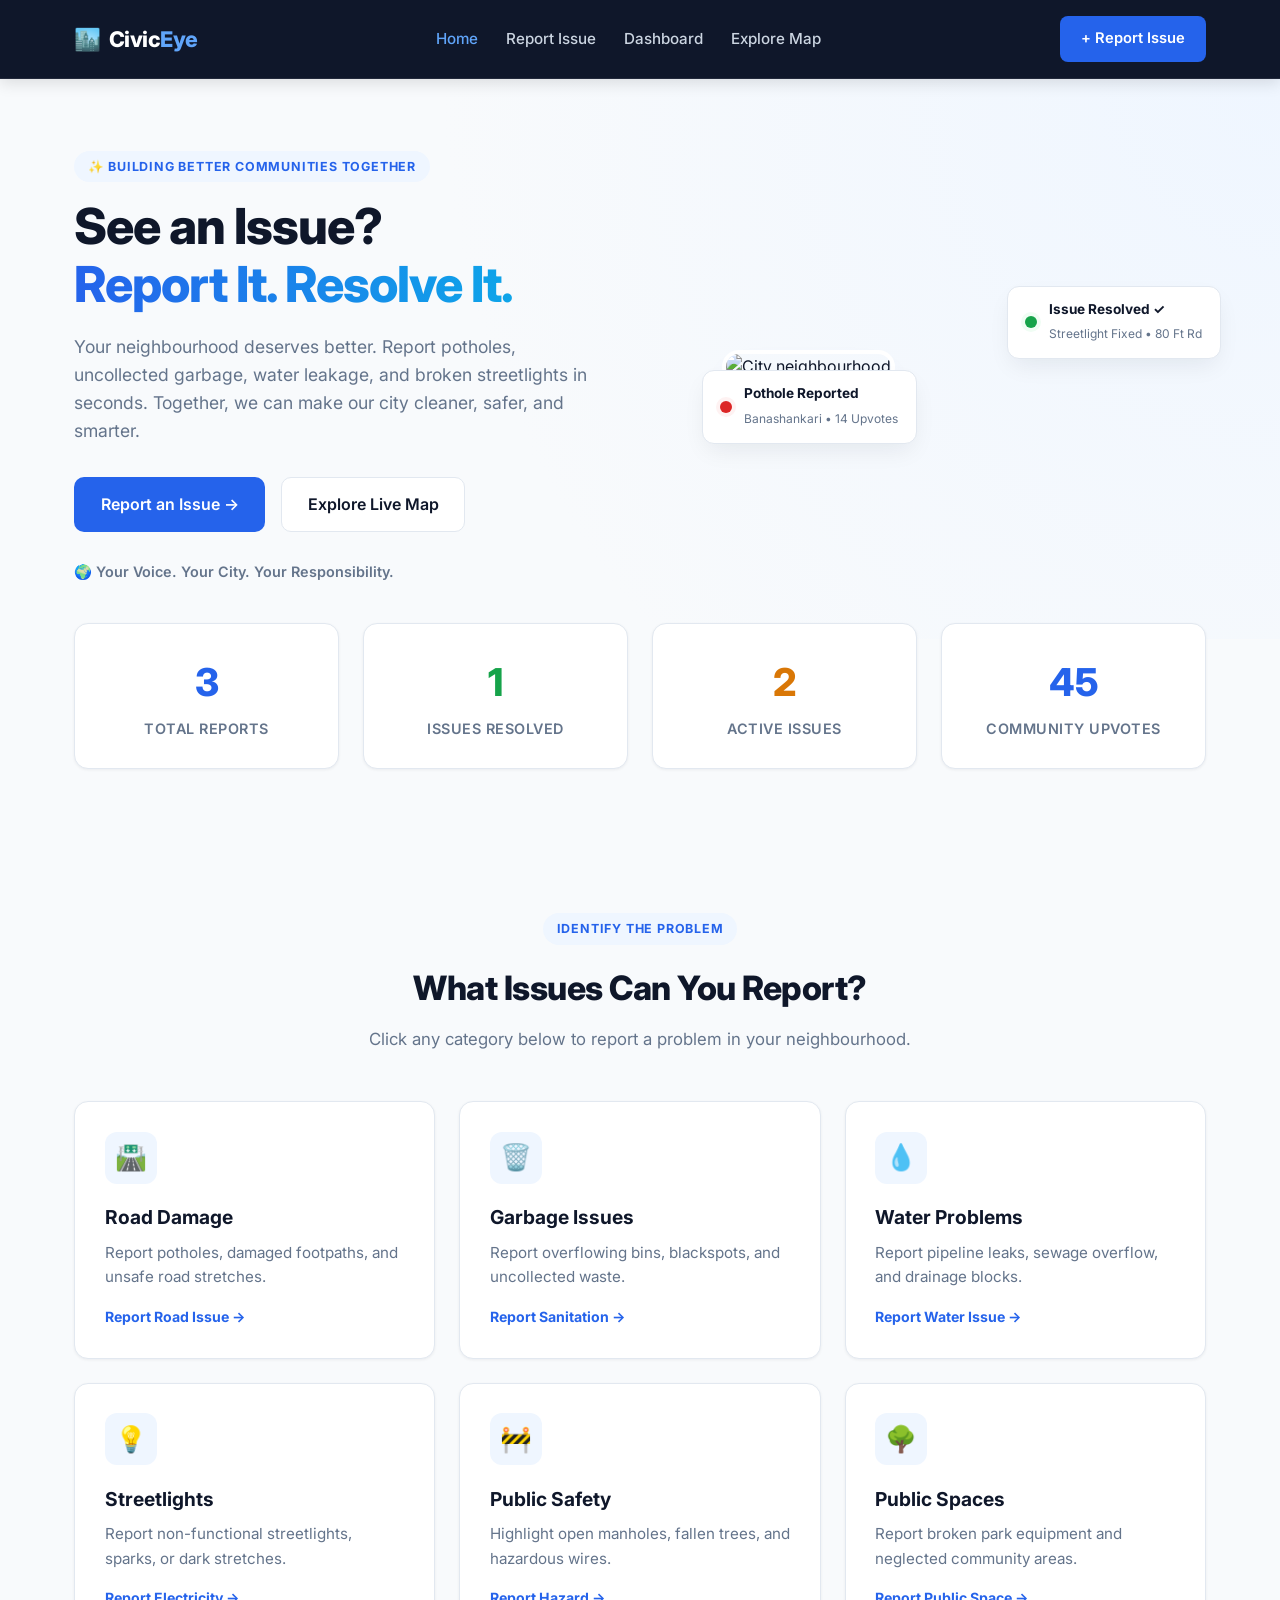
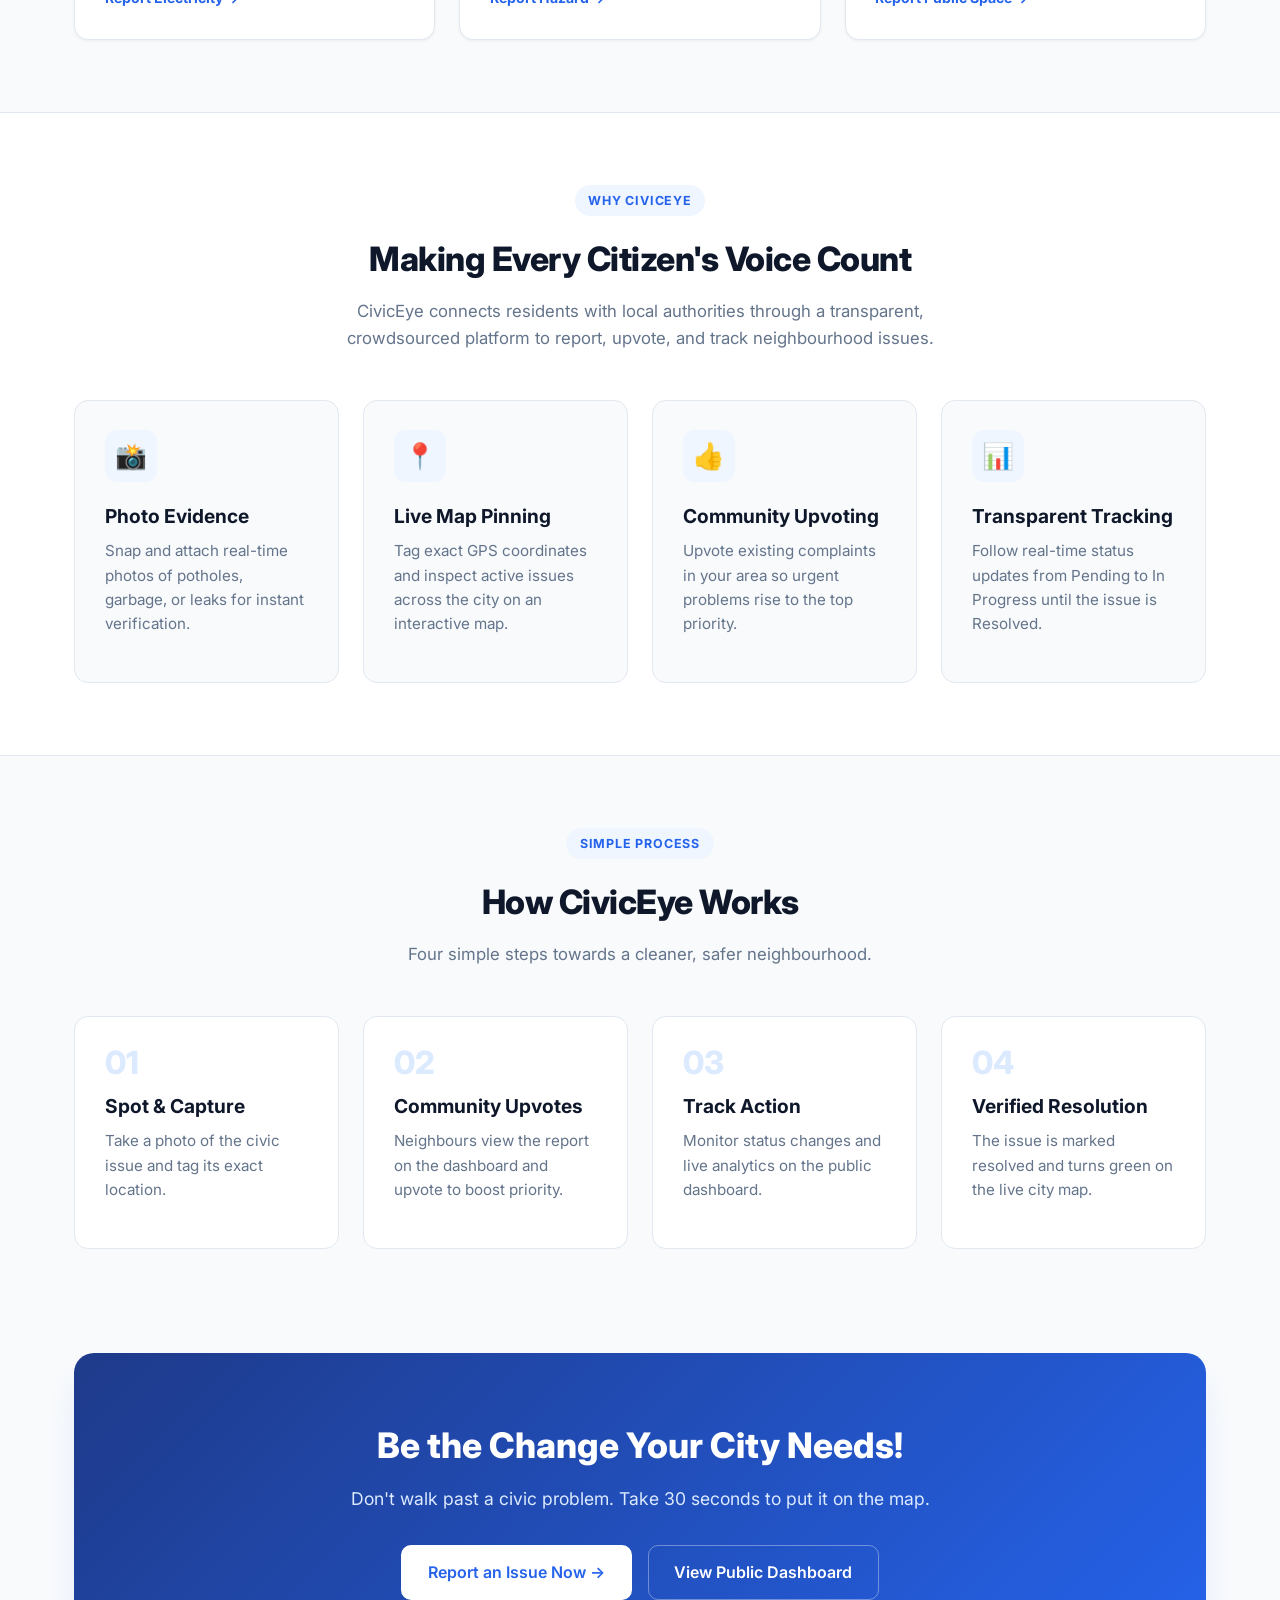
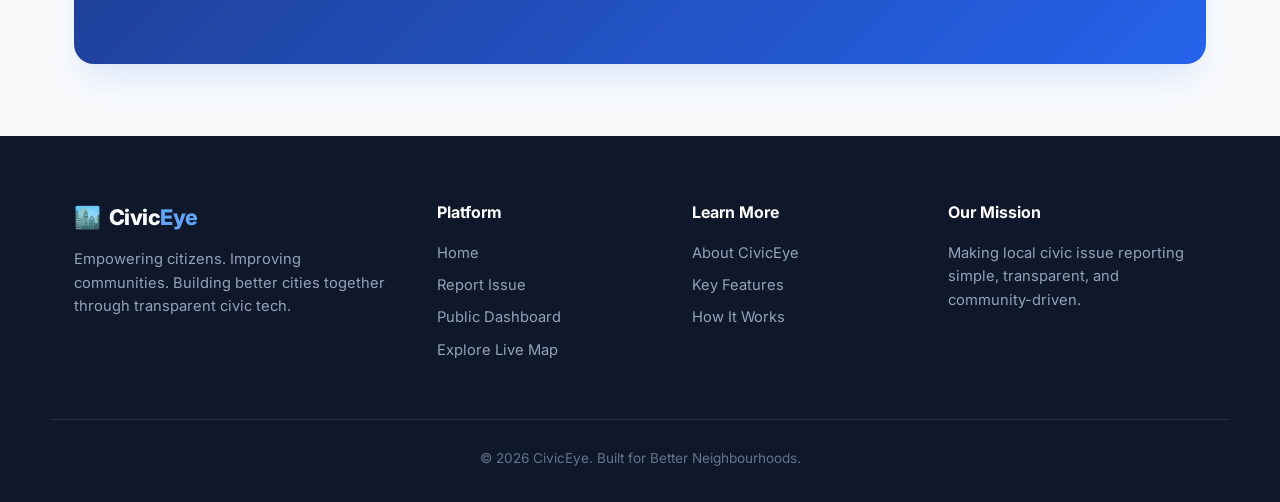
==== commit 3893a6d6: "Linked firebase.js to index.html and did changes for style.css" ====
--- a/index.html
+++ b/index.html
@@ -13,6 +13,7 @@
   <link href="https://fonts.googleapis.com/css2?family=Inter:wght@400;500;600;700;800&display=swap" rel="stylesheet">
 
   <link rel="stylesheet" href="css/style.css">
+  <script type="module" src="js/firebase.js"></script>
   <script src="js/main.js" defer></script>
 </head>
 
--- a/css/style.css
+++ b/css/style.css
@@ -636,4 +636,47 @@
   .hero-content h1 { font-size: 2.25rem; }
   .stats { grid-template-columns: 1fr; }
   .footer-content { grid-template-columns: 1fr; }
-}+}
+
+/* =========================================
+   CIVICEYE NAVBAR THEME
+   ========================================= */
+
+.navbar {
+    background: #0f172a;
+    padding: 1rem 0;
+    position: sticky;
+    top: 0;
+    z-index: 1000;
+    box-shadow: 0 4px 15px rgba(0, 0, 0, 0.12);
+}
+
+.nav-menu a {
+    transition: all 0.3s ease;
+}
+
+.nav-menu a:hover,
+.nav-menu a.active {
+    color: #60a5fa;
+}
+
+.nav-buttons .btn {
+    background: #2563eb;
+    color: white;
+    border-radius: 8px;
+}
+
+.nav-buttons .btn:hover {
+    background: #1d4ed8;
+}
+
+/* Mobile navbar adjustment */
+@media (max-width: 600px) {
+    .nav-inner {
+        flex-wrap: wrap;
+    }
+
+    .nav-menu {
+        display: none;
+    }
+}
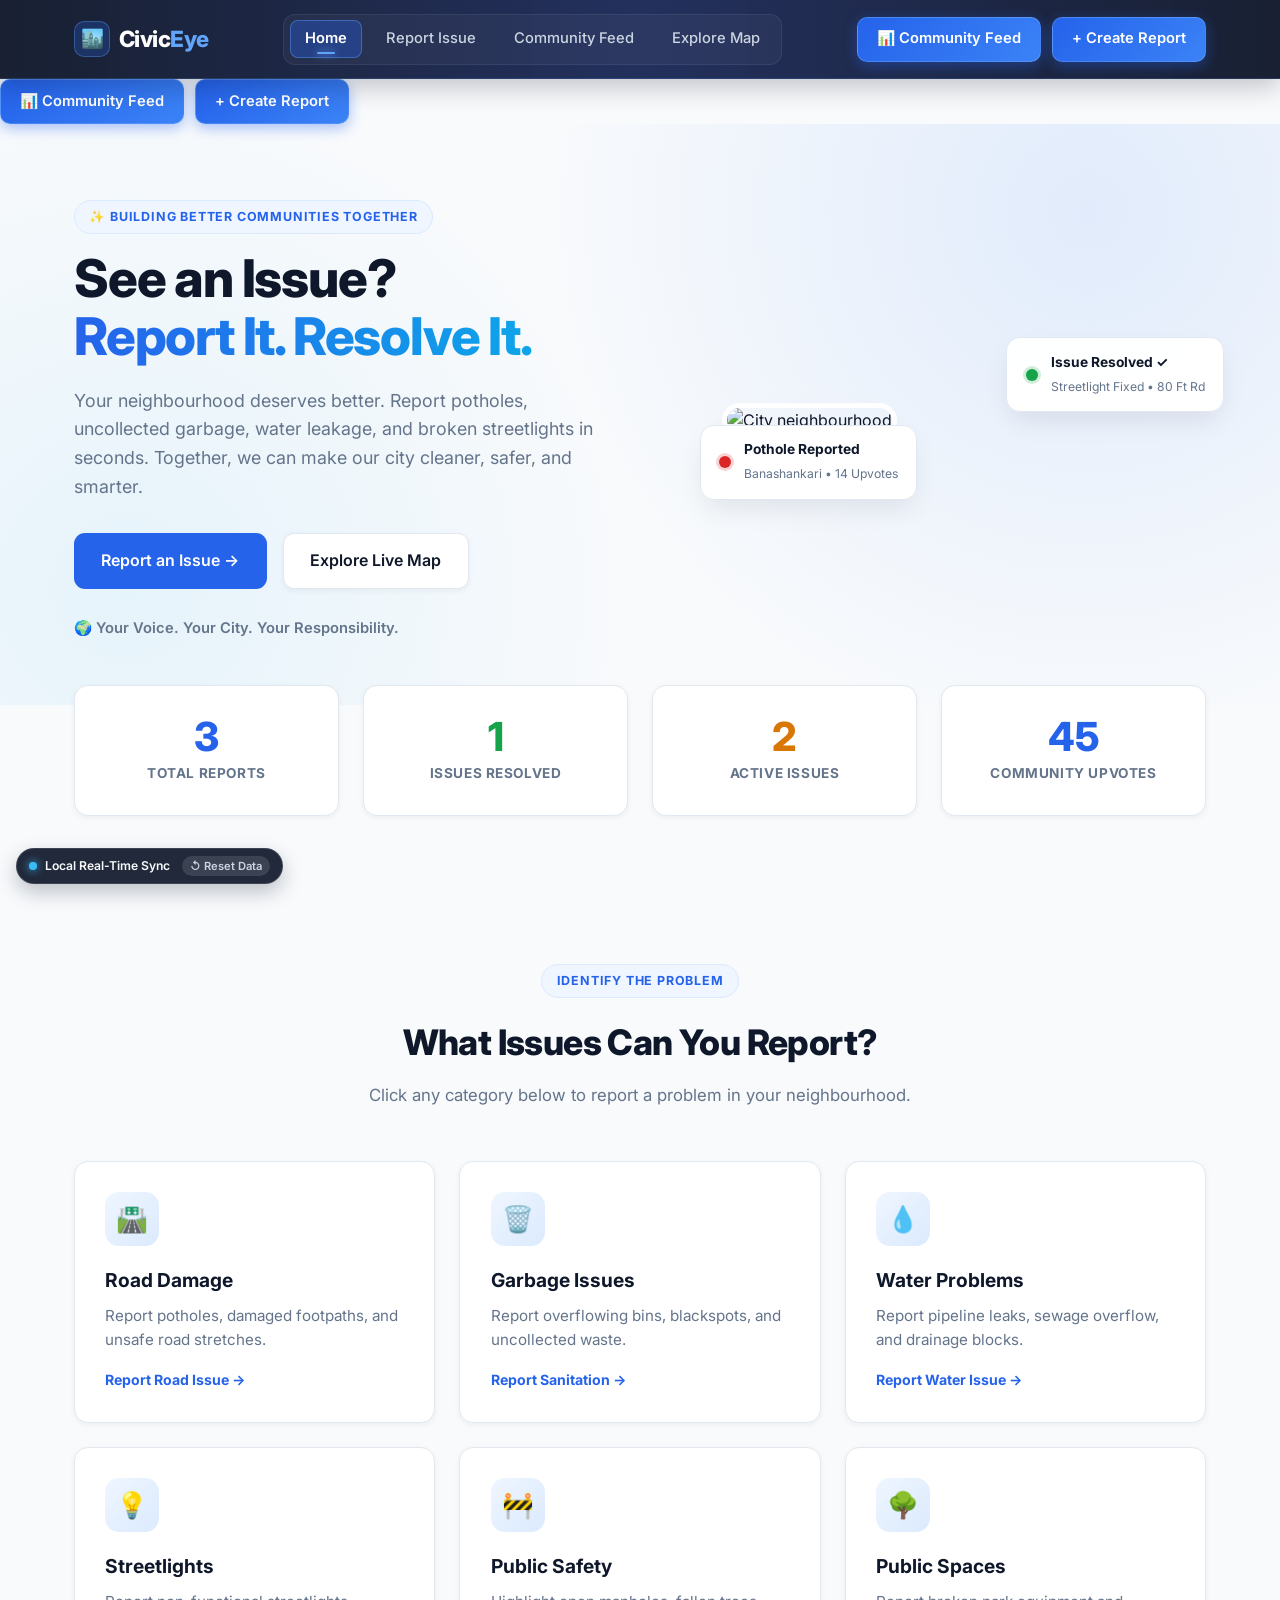
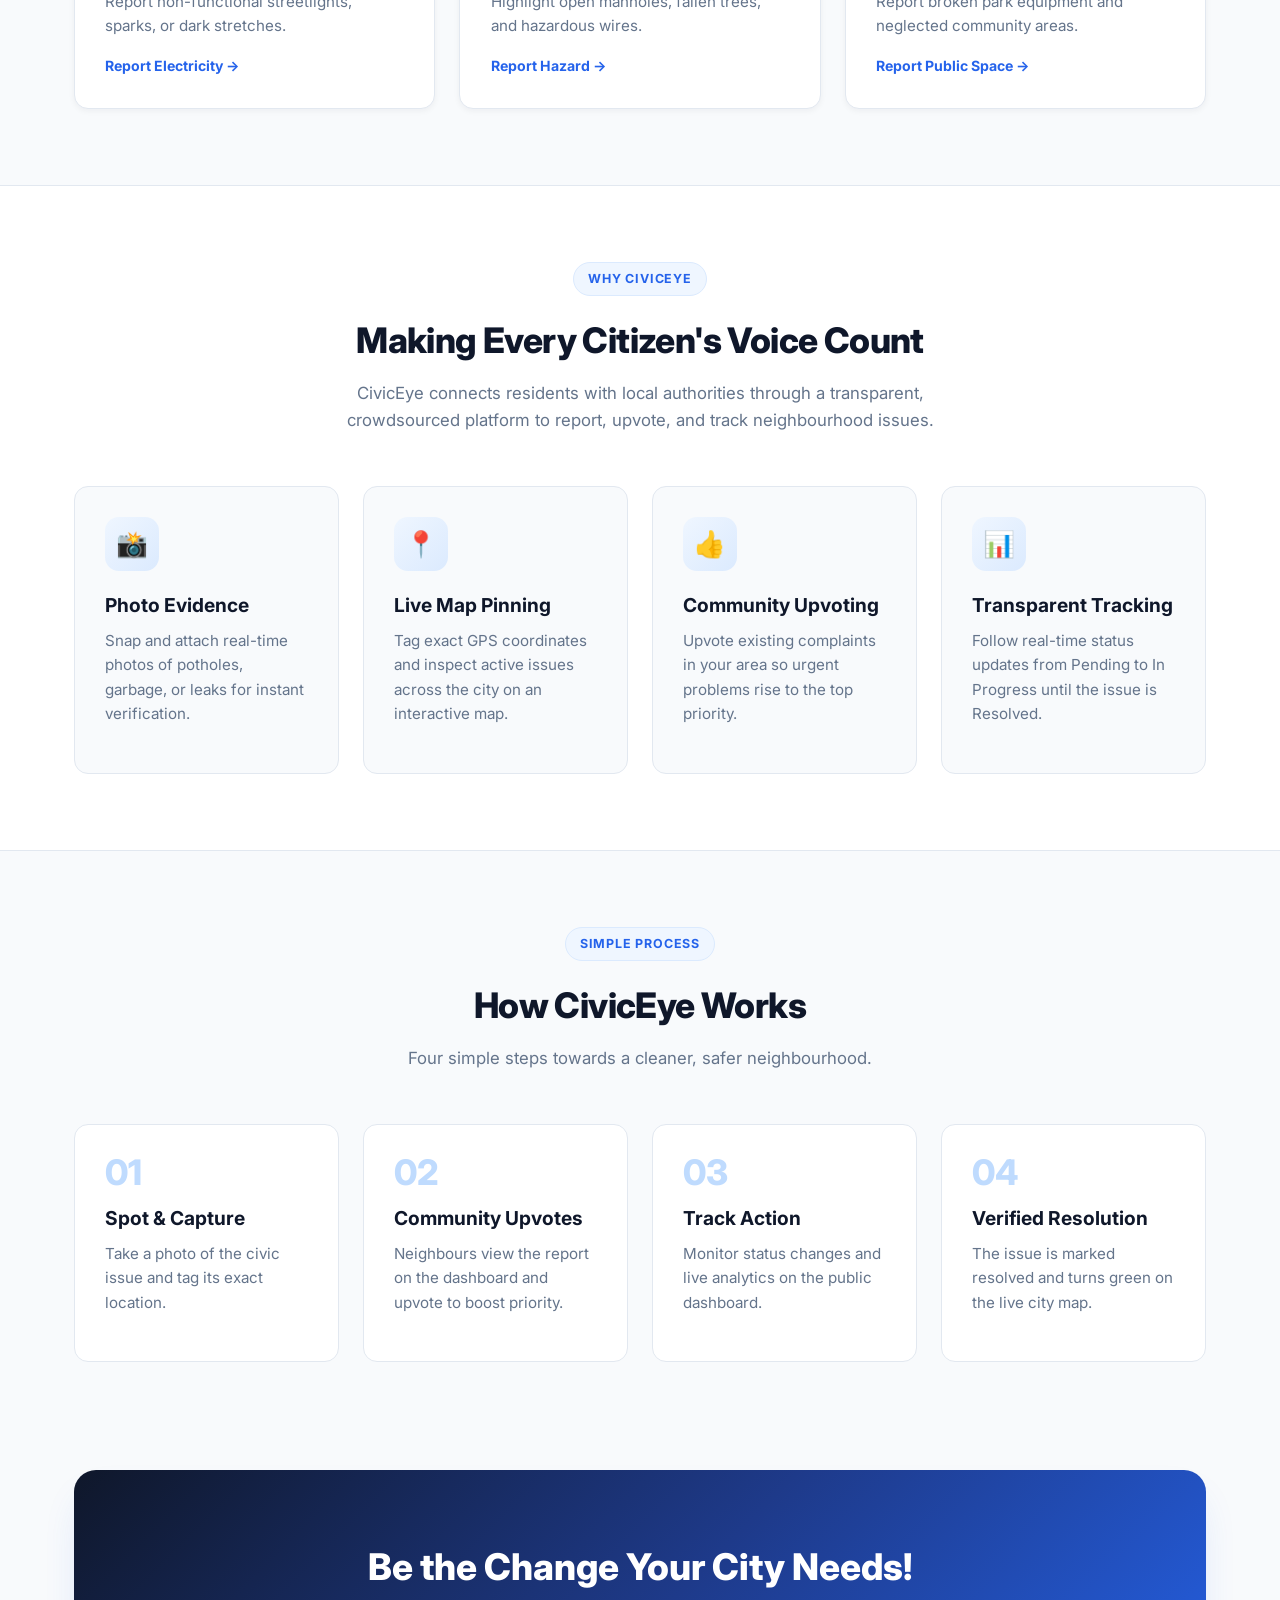
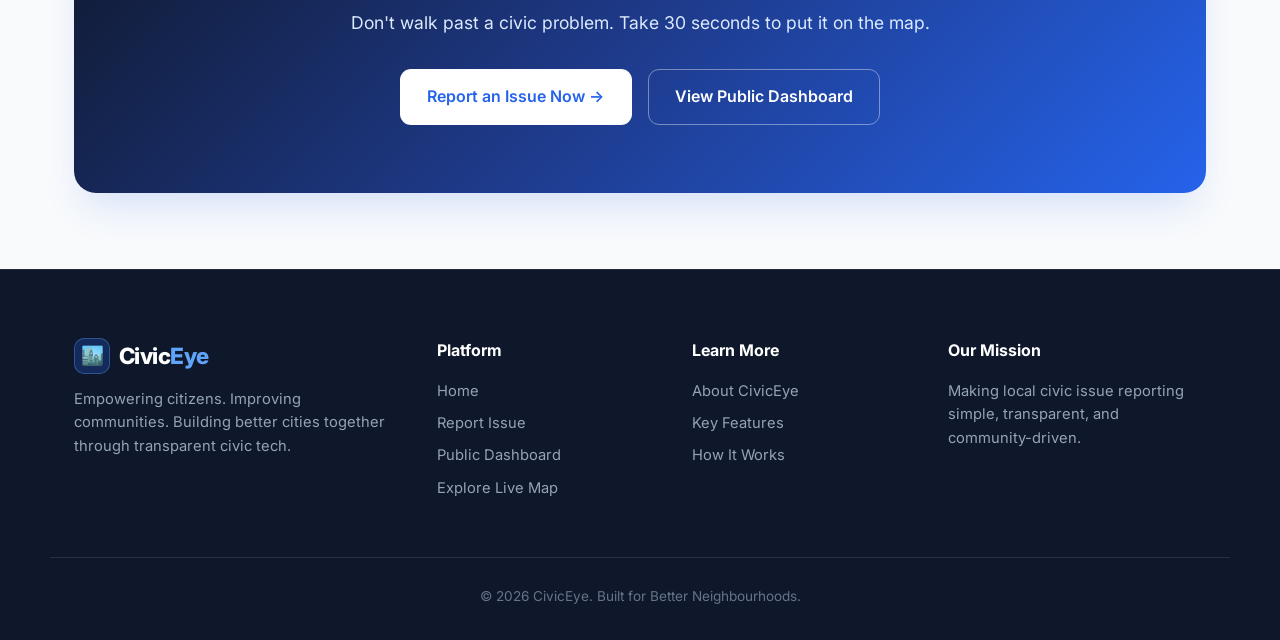
==== commit 89b52924: "Completed Servers" ====
--- a/index.html
+++ b/index.html
@@ -20,6 +20,7 @@
 <body>
 
   <!-- NAVBAR -->
+  <!-- UNIFIED NAVBAR -->
   <header class="navbar">
     <div class="nav-inner">
       <a href="index.html" class="logo">
@@ -30,17 +31,23 @@
       <nav class="nav-menu">
         <a href="index.html" class="active">Home</a>
         <a href="report.html">Report Issue</a>
-        <a href="dashboard.html">Dashboard</a>
+        <a href="dashboard.html">Community Feed</a>
         <a href="map.html">Explore Map</a>
       </nav>
 
-      <div class="nav-buttons">
-        <a href="report.html" class="btn btn-primary">+ Report Issue</a>
+      <div class="nav-buttons" style="display: flex; gap: 0.65rem; align-items: center;">
+        <a href="dashboard.html" class="btn btn-outline-light">📊 Community Feed</a>
+        <a href="report.html" class="btn btn-primary">+ Create Report</a>
       </div>
     </div>
   </header>
 
-  <main>
+      <div class="nav-buttons" style="display: flex; gap: 0.65rem; align-items: center;">
+        <a href="dashboard.html" class="btn btn-outline-light">📊 Community Feed</a>
+        <a href="report.html" class="btn btn-primary">+ Create Report</a>
+      </div>
+    </div>
+  </header>
 
     <!-- HERO SECTION -->
     <section class="hero">
--- a/css/style.css
+++ b/css/style.css
@@ -4,9 +4,11 @@
 :root {
   --primary: #2563eb;
   --primary-hover: #1d4ed8;
+  --primary-accent: #60a5fa;
   --primary-light: #eff6ff;
   --secondary: #0f172a;
-  
+  --secondary-light: #1e293b;
+
   --bg-main: #f8fafc;
   --bg-card: #ffffff;
   --border-color: #e2e8f0;
@@ -23,10 +25,10 @@
 
   --radius-sm: 8px;
   --radius: 14px;
-  --radius-lg: 20px;
-  --shadow-sm: 0 1px 3px rgba(15, 23, 42, 0.06);
-  --shadow-md: 0 10px 25px -5px rgba(15, 23, 42, 0.08);
-  --shadow-lg: 0 20px 35px -10px rgba(37, 99, 235, 0.15);
+  --radius-lg: 22px;
+  --shadow-sm: 0 2px 6px rgba(15, 23, 42, 0.05);
+  --shadow-md: 0 12px 28px -6px rgba(15, 23, 42, 0.1);
+  --shadow-lg: 0 22px 40px -12px rgba(37, 99, 235, 0.18);
   --max-width: 1180px;
 }
 
@@ -49,6 +51,7 @@
   color: var(--text-main);
   line-height: 1.6;
   overflow-x: hidden;
+  -webkit-font-smoothing: antialiased;
 }
 
 .section-wrapper,
@@ -60,21 +63,23 @@
 
 .container {
   margin-top: 2.25rem;
-  margin-bottom: 3rem;
+  margin-bottom: 3.5rem;
 }
 
 /* =========================================
-   3. UNIFIED NAVBAR (WORKS ON ALL PAGES)
+   3. UPGRADED CIVICEYE NAVBAR THEME
    ========================================= */
 .navbar {
-  background-color: rgba(15, 23, 42, 0.95);
-  backdrop-filter: blur(10px);
+  background: linear-gradient(90deg, rgba(15, 23, 42, 0.96) 0%, rgba(23, 37, 84, 0.95) 50%, rgba(15, 23, 42, 0.96) 100%);
+  backdrop-filter: blur(14px);
+  -webkit-backdrop-filter: blur(14px);
   color: #ffffff;
-  padding: 0.9rem 0;
+  padding: 0.85rem 0;
   position: sticky;
   top: 0;
   z-index: 1000;
-  border-bottom: 1px solid rgba(255, 255, 255, 0.08);
+  border-bottom: 1px solid rgba(96, 165, 250, 0.18);
+  box-shadow: 0 8px 25px rgba(2, 6, 23, 0.22);
 }
 
 .nav-inner,
@@ -85,48 +90,114 @@
   display: flex;
   justify-content: space-between;
   align-items: center;
-  gap: 1rem;
-}
-
+  gap: 1.25rem;
+}
+
+/* Brand Logo */
 .logo,
 .nav-logo {
-  display: flex;
-  align-items: center;
-  gap: 0.5rem;
-  font-size: 1.35rem;
+  display: inline-flex;
+  align-items: center;
+  gap: 0.55rem;
+  font-size: 1.4rem;
   font-weight: 800;
   color: #ffffff;
   text-decoration: none;
   letter-spacing: -0.5px;
+  transition: transform 0.2s ease;
+}
+
+.logo:hover,
+.nav-logo:hover {
+  transform: translateY(-1px);
+}
+
+.logo-icon {
+  display: inline-flex;
+  align-items: center;
+  justify-content: center;
+  width: 36px;
+  height: 36px;
+  background: rgba(37, 99, 235, 0.25);
+  border: 1px solid rgba(96, 165, 250, 0.35);
+  border-radius: 10px;
+  font-size: 1.15rem;
 }
 
 .logo .highlight,
 .nav-logo span {
-  color: #60a5fa;
-}
-
+  color: var(--primary-accent);
+}
+
+/* Navigation Links (Supports both .nav-menu and .nav-links) */
 .nav-menu,
 .nav-links {
   display: flex;
   align-items: center;
-  gap: 1.75rem;
+  gap: 0.5rem;
   list-style: none;
+  background: rgba(255, 255, 255, 0.04);
+  padding: 0.35rem;
+  border-radius: 12px;
+  border: 1px solid rgba(255, 255, 255, 0.07);
 }
 
 .nav-menu a,
 .nav-links a {
+  position: relative;
   color: #cbd5e1;
   text-decoration: none;
   font-weight: 500;
-  font-size: 0.95rem;
-  transition: color 0.2s ease;
+  font-size: 0.92rem;
+  padding: 0.45rem 0.95rem;
+  border-radius: 8px;
+  transition: all 0.25s ease;
 }
 
 .nav-menu a:hover,
+.nav-links a:hover {
+  color: var(--primary-accent);
+  background: rgba(96, 165, 250, 0.1);
+}
+
 .nav-menu a.active,
-.nav-links a:hover,
 .nav-links a.active {
   color: #ffffff;
+  background: rgba(37, 99, 235, 0.35);
+  box-shadow: inset 0 0 0 1px rgba(96, 165, 250, 0.4);
+  font-weight: 600;
+}
+
+/* Glowing Animated Bottom Dot/Bar on Active Link */
+.nav-menu a.active::after,
+.nav-links a.active::after {
+  content: "";
+  position: absolute;
+  bottom: 4px;
+  left: 50%;
+  transform: translateX(-50%);
+  width: 18px;
+  height: 2.5px;
+  background-color: var(--primary-accent);
+  border-radius: 99px;
+  box-shadow: 0 0 8px var(--primary-accent);
+}
+
+/* Navbar Action Button */
+.nav-buttons .btn {
+  background: linear-gradient(135deg, #2563eb 0%, #3b82f6 100%);
+  color: #ffffff;
+  border-radius: 10px;
+  padding: 0.6rem 1.2rem;
+  font-weight: 600;
+  box-shadow: 0 4px 14px rgba(37, 99, 235, 0.4);
+  border: 1px solid rgba(147, 197, 253, 0.3);
+}
+
+.nav-buttons .btn:hover {
+  background: linear-gradient(135deg, #1d4ed8 0%, #2563eb 100%);
+  transform: translateY(-2px);
+  box-shadow: 0 6px 20px rgba(37, 99, 235, 0.55);
 }
 
 /* =========================================
@@ -136,7 +207,7 @@
   display: inline-flex;
   align-items: center;
   justify-content: center;
-  gap: 0.4rem;
+  gap: 0.45rem;
   background-color: var(--primary);
   color: #ffffff;
   padding: 0.65rem 1.25rem;
@@ -146,18 +217,23 @@
   font-size: 0.92rem;
   cursor: pointer;
   text-decoration: none;
-  transition: all 0.2s ease;
+  transition: all 0.22s ease;
 }
 
 .btn:hover {
   background-color: var(--primary-hover);
-  transform: translateY(-1px);
+  transform: translateY(-2px);
+  box-shadow: 0 6px 16px rgba(37, 99, 235, 0.25);
+}
+
+.btn:active {
+  transform: translateY(0);
 }
 
 .btn-lg {
-  padding: 0.85rem 1.6rem;
+  padding: 0.88rem 1.65rem;
   font-size: 1rem;
-  border-radius: 10px;
+  border-radius: 11px;
 }
 
 .btn-secondary,
@@ -165,12 +241,14 @@
   background-color: #ffffff;
   color: var(--text-main);
   border: 1px solid var(--border-color);
+  box-shadow: var(--shadow-sm);
 }
 
 .btn-secondary:hover,
 .btn-outline:hover {
   background-color: #f1f5f9;
   border-color: #cbd5e1;
+  box-shadow: var(--shadow-md);
 }
 
 .btn-light {
@@ -185,22 +263,25 @@
 .btn-outline-light {
   background-color: transparent;
   color: #ffffff;
-  border: 1px solid rgba(255, 255, 255, 0.35);
+  border: 1px solid rgba(255, 255, 255, 0.4);
 }
 
 .btn-outline-light:hover {
-  background-color: rgba(255, 255, 255, 0.1);
+  background-color: rgba(255, 255, 255, 0.12);
 }
 
 .tagline {
-  display: inline-block;
+  display: inline-flex;
+  align-items: center;
+  gap: 0.35rem;
   background-color: var(--primary-light);
   color: var(--primary);
+  border: 1px solid #dbeafe;
   font-weight: 700;
   font-size: 0.78rem;
   text-transform: uppercase;
   letter-spacing: 0.8px;
-  padding: 0.35rem 0.85rem;
+  padding: 0.38rem 0.9rem;
   border-radius: 999px;
   margin-bottom: 1rem;
 }
@@ -208,13 +289,13 @@
 .section-heading {
   text-align: center;
   max-width: 680px;
-  margin: 0 auto 3rem;
+  margin: 0 auto 3.25rem;
 }
 
 .section-heading h2 {
-  font-size: 2.1rem;
+  font-size: 2.2rem;
   font-weight: 800;
-  letter-spacing: -0.5px;
+  letter-spacing: -0.6px;
   margin-bottom: 0.75rem;
 }
 
@@ -224,11 +305,14 @@
 }
 
 /* =========================================
-   5. HERO SECTION (index.html)
+   5. HERO SECTION & ANIMATIONS (index.html)
    ========================================= */
 .hero {
-  padding: 4.5rem 0 3.5rem;
-  background: radial-gradient(circle at top right, #eff6ff 0%, #f8fafc 60%);
+  padding: 4.75rem 0 4rem;
+  background:
+    radial-gradient(circle at 85% 15%, rgba(59, 130, 246, 0.12) 0%, transparent 45%),
+    radial-gradient(circle at 10% 80%, rgba(14, 165, 233, 0.08) 0%, transparent 40%),
+    var(--bg-main);
 }
 
 .hero-grid {
@@ -239,21 +323,21 @@
 }
 
 .hero-content h1 {
-  font-size: 3.1rem;
+  font-size: 3.25rem;
   font-weight: 800;
-  line-height: 1.15;
-  letter-spacing: -1px;
+  line-height: 1.12;
+  letter-spacing: -1.2px;
   margin-bottom: 1.25rem;
 }
 
 .highlight-gradient {
-  background: linear-gradient(90deg, #2563eb, #0ea5e9);
+  background: linear-gradient(90deg, #2563eb 0%, #0ea5e9 100%);
   -webkit-background-clip: text;
   -webkit-text-fill-color: transparent;
 }
 
 .hero-content p {
-  font-size: 1.1rem;
+  font-size: 1.12rem;
   color: var(--text-muted);
   margin-bottom: 2rem;
   max-width: 540px;
@@ -267,7 +351,7 @@
 }
 
 .hero-note {
-  font-size: 0.9rem;
+  font-size: 0.92rem;
   font-weight: 600;
   color: var(--text-muted);
 }
@@ -278,44 +362,59 @@
 
 .hero-image-frame img {
   width: 100%;
-  height: 410px;
+  height: 420px;
   object-fit: cover;
   border-radius: var(--radius-lg);
   box-shadow: var(--shadow-lg);
-  border: 4px solid #ffffff;
+  border: 5px solid #ffffff;
+}
+
+/* Floating Live Cards on Hero Image */
+@keyframes floatCard {
+  0%, 100% { transform: translateY(0px); }
+  50% { transform: translateY(-7px); }
+}
+
+@keyframes pulseDot {
+  0% { box-shadow: 0 0 0 0 rgba(220, 38, 38, 0.5); }
+  70% { box-shadow: 0 0 0 8px rgba(220, 38, 38, 0); }
+  100% { box-shadow: 0 0 0 0 rgba(220, 38, 38, 0); }
 }
 
 .floating-card {
   position: absolute;
-  background: #ffffff;
-  padding: 0.75rem 1.1rem;
-  border-radius: 12px;
+  background: rgba(255, 255, 255, 0.96);
+  backdrop-filter: blur(8px);
+  padding: 0.8rem 1.15rem;
+  border-radius: 14px;
   box-shadow: var(--shadow-md);
   display: flex;
   align-items: center;
-  gap: 0.75rem;
+  gap: 0.8rem;
   border: 1px solid var(--border-color);
+  animation: floatCard 4s ease-in-out infinite;
 }
 
 .floating-card strong {
   display: block;
-  font-size: 0.85rem;
+  font-size: 0.86rem;
   color: var(--text-main);
 }
 
 .floating-card small {
-  font-size: 0.75rem;
+  font-size: 0.76rem;
   color: var(--text-muted);
 }
 
 .floating-top {
-  top: 20px;
-  left: -20px;
+  top: 22px;
+  left: -22px;
 }
 
 .floating-bottom {
-  bottom: 25px;
-  right: -15px;
+  bottom: 26px;
+  right: -18px;
+  animation-delay: 2s;
 }
 
 .floating-dot {
@@ -325,15 +424,24 @@
   flex-shrink: 0;
 }
 
-.pending-dot { background-color: #dc2626; box-shadow: 0 0 0 4px #fef2f2; }
-.resolved-dot { background-color: #16a34a; box-shadow: 0 0 0 4px #f0fdf4; }
+.pending-dot {
+  background-color: #dc2626;
+  animation: pulseDot 2s infinite;
+}
+
+.resolved-dot {
+  background-color: #16a34a;
+  box-shadow: 0 0 0 4px #dcfce7;
+}
 
 /* =========================================
    6. STATS BAR (index.html)
    ========================================= */
 .stats-section {
-  margin-top: -1rem;
+  margin-top: -1.25rem;
   margin-bottom: 4.5rem;
+  position: relative;
+  z-index: 10;
 }
 
 .stats {
@@ -344,29 +452,36 @@
 
 .stat-card {
   background: var(--bg-card);
-  padding: 1.75rem 1.25rem;
+  padding: 1.85rem 1.25rem;
   border-radius: var(--radius);
   text-align: center;
   border: 1px solid var(--border-color);
   box-shadow: var(--shadow-sm);
+  transition: transform 0.25s ease, box-shadow 0.25s ease;
+}
+
+.stat-card:hover {
+  transform: translateY(-4px);
+  box-shadow: var(--shadow-md);
 }
 
 .stat-card h2 {
-  font-size: 2.4rem;
+  font-size: 2.5rem;
   font-weight: 800;
   color: var(--primary);
   margin-bottom: 0.25rem;
+  line-height: 1.1;
 }
 
 .stat-card h2.text-success { color: var(--status-resolved-text); }
 .stat-card h2.text-warning { color: var(--status-progress-text); }
 
 .stat-card p {
-  font-size: 0.9rem;
-  font-weight: 600;
+  font-size: 0.85rem;
+  font-weight: 700;
   color: var(--text-muted);
   text-transform: uppercase;
-  letter-spacing: 0.5px;
+  letter-spacing: 0.6px;
 }
 
 /* =========================================
@@ -375,7 +490,7 @@
 .issue-categories,
 .features,
 .how-it-works {
-  padding: 4.5rem 0;
+  padding: 4.75rem 0;
 }
 
 .features {
@@ -386,13 +501,13 @@
 
 .categories-container {
   display: grid;
-  grid-template-columns: repeat(auto-fit, minmax(300px, 1fr));
+  grid-template-columns: repeat(auto-fit, minmax(310px, 1fr));
   gap: 1.5rem;
 }
 
 .category-card {
   background: var(--bg-card);
-  padding: 1.85rem;
+  padding: 1.9rem;
   border-radius: var(--radius);
   border: 1px solid var(--border-color);
   box-shadow: var(--shadow-sm);
@@ -400,26 +515,26 @@
   color: inherit;
   display: flex;
   flex-direction: column;
-  transition: transform 0.2s ease, box-shadow 0.2s ease, border-color 0.2s ease;
+  transition: all 0.25s ease;
 }
 
 .category-card:hover {
-  transform: translateY(-4px);
+  transform: translateY(-5px);
   box-shadow: var(--shadow-md);
-  border-color: #93c5fd;
+  border-color: var(--primary-accent);
 }
 
 .category-icon,
 .feature-icon {
-  width: 52px;
-  height: 52px;
-  border-radius: 12px;
-  background-color: var(--primary-light);
+  width: 54px;
+  height: 54px;
+  border-radius: 14px;
+  background: linear-gradient(135deg, #eff6ff 0%, #dbeafe 100%);
   display: flex;
   align-items: center;
   justify-content: center;
   font-size: 1.6rem;
-  margin-bottom: 1.15rem;
+  margin-bottom: 1.2rem;
 }
 
 .category-card h3,
@@ -443,6 +558,14 @@
   font-size: 0.88rem;
   font-weight: 700;
   color: var(--primary);
+  display: inline-flex;
+  align-items: center;
+  gap: 0.25rem;
+  transition: gap 0.2s ease;
+}
+
+.category-card:hover .card-link {
+  gap: 0.5rem;
 }
 
 .feature-container,
@@ -455,9 +578,16 @@
 .feature-card,
 .step {
   background: var(--bg-main);
-  padding: 1.85rem;
+  padding: 1.9rem;
   border-radius: var(--radius);
   border: 1px solid var(--border-color);
+  transition: transform 0.25s ease, box-shadow 0.25s ease;
+}
+
+.feature-card:hover,
+.step:hover {
+  transform: translateY(-4px);
+  box-shadow: var(--shadow-md);
 }
 
 .step {
@@ -466,28 +596,28 @@
 }
 
 .step-number {
-  font-size: 2rem;
+  font-size: 2.2rem;
   font-weight: 800;
-  color: #dbeafe;
+  color: #bfdbfe;
   line-height: 1;
-  margin-bottom: 0.75rem;
+  margin-bottom: 0.8rem;
 }
 
 /* =========================================
    8. CALL TO ACTION & FOOTER (index.html)
    ========================================= */
 .cta {
-  background: linear-gradient(135deg, #1e3a8a 0%, #2563eb 100%);
+  background: linear-gradient(135deg, #0f172a 0%, #1e3a8a 50%, #2563eb 100%);
   color: #ffffff;
   text-align: center;
-  padding: 4rem 2rem;
+  padding: 4.25rem 2rem;
   border-radius: var(--radius-lg);
-  margin: 2rem 0 4.5rem;
+  margin: 2rem 0 4.75rem;
   box-shadow: var(--shadow-lg);
 }
 
 .cta h2 {
-  font-size: 2.2rem;
+  font-size: 2.3rem;
   font-weight: 800;
   margin-bottom: 0.75rem;
 }
@@ -508,7 +638,8 @@
 .footer {
   background-color: var(--secondary);
   color: #cbd5e1;
-  padding: 4rem 0 2rem;
+  padding: 4.25rem 0 2rem;
+  border-top: 1px solid rgba(255, 255, 255, 0.08);
 }
 
 .footer-content {
@@ -539,11 +670,12 @@
   text-decoration: none;
   font-size: 0.92rem;
   margin-bottom: 0.55rem;
-  transition: color 0.2s;
+  transition: color 0.2s, transform 0.2s;
 }
 
 .footer-links a:hover {
-  color: #ffffff;
+  color: var(--primary-accent);
+  transform: translateX(3px);
 }
 
 .footer-bottom {
@@ -558,11 +690,12 @@
    ========================================= */
 .badge {
   display: inline-block;
-  padding: 0.25rem 0.75rem;
+  padding: 0.28rem 0.78rem;
   border-radius: 999px;
-  font-size: 0.75rem;
+  font-size: 0.74rem;
   font-weight: 700;
   text-transform: uppercase;
+  letter-spacing: 0.4px;
 }
 
 .badge-pending { background-color: var(--status-pending-bg); color: var(--status-pending-text); }
@@ -581,12 +714,31 @@
 
 .form-group { margin-bottom: 1.25rem; }
 .form-group label { display: block; font-weight: 600; margin-bottom: 0.4rem; font-size: 0.9rem; }
-.form-group input, .form-group select, .form-group textarea {
+
+input,
+select,
+textarea {
+  font-family: inherit;
+  transition: border-color 0.2s ease, box-shadow 0.2s ease;
+}
+
+.form-group input,
+.form-group select,
+.form-group textarea {
   width: 100%;
-  padding: 0.75rem;
+  padding: 0.75rem 0.9rem;
   border: 1px solid var(--border-color);
   border-radius: var(--radius-sm);
   font-size: 0.95rem;
+  background-color: #ffffff;
+}
+
+input:focus,
+select:focus,
+textarea:focus {
+  outline: none;
+  border-color: var(--primary);
+  box-shadow: 0 0 0 3px rgba(37, 99, 235, 0.15);
 }
 
 .reports-grid {
@@ -604,6 +756,12 @@
   overflow: hidden;
   display: flex;
   flex-direction: column;
+  transition: transform 0.25s ease, box-shadow 0.25s ease;
+}
+
+.report-card:hover {
+  transform: translateY(-5px);
+  box-shadow: var(--shadow-md);
 }
 
 .report-card img { width: 100%; height: 195px; object-fit: cover; }
@@ -631,52 +789,2197 @@
   .floating-top, .floating-bottom { display: none; }
 }
 
-@media (max-width: 600px) {
-  .nav-menu, .nav-links { display: none; }
-  .hero-content h1 { font-size: 2.25rem; }
+@media (max-width: 680px) {
+  .nav-inner,
+  .nav-container {
+    flex-wrap: wrap;
+    justify-content: space-between;
+  }
+
+  /* Keeps navigation accessible on mobile in a sleek 2nd row */
+  .nav-menu,
+  .nav-links {
+    order: 3;
+    width: 100%;
+    justify-content: center;
+    margin-top: 0.4rem;
+    overflow-x: auto;
+  }
+
+  .nav-menu a,
+  .nav-links a {
+    font-size: 0.84rem;
+    padding: 0.4rem 0.7rem;
+    white-space: nowrap;
+  }
+
+  .hero-content h1 { font-size: 2.3rem; }
   .stats { grid-template-columns: 1fr; }
   .footer-content { grid-template-columns: 1fr; }
 }
-
 /* =========================================
-   CIVICEYE NAVBAR THEME
+   11. REPORT ISSUE PAGE (report.html)
    ========================================= */
-
-.navbar {
+@keyframes pageFadeIn {
+  from { opacity: 0; transform: translateY(10px); }
+  to { opacity: 1; transform: translateY(0); }
+}
+
+.page-fade-in {
+  animation: pageFadeIn 0.35s ease-out;
+}
+
+.report-section {
+  padding: 2.5rem 0 4.5rem;
+}
+
+.report-breadcrumb {
+  display: flex;
+  justify-content: space-between;
+  align-items: center;
+  flex-wrap: wrap;
+  gap: 1rem;
+  max-width: 820px;
+  margin: 0 auto 1.5rem;
+}
+
+.back-link {
+  display: inline-flex;
+  align-items: center;
+  gap: 0.4rem;
+  color: var(--text-muted);
+  text-decoration: none;
+  font-weight: 600;
+  font-size: 0.92rem;
+  padding: 0.45rem 0.9rem;
+  border-radius: 8px;
+  background: #ffffff;
+  border: 1px solid var(--border-color);
+  transition: all 0.2s ease;
+}
+
+.back-link:hover {
+  color: var(--primary);
+  border-color: var(--primary-accent);
+  transform: translateX(-3px);
+}
+
+.prefill-pill {
+  background: #eff6ff;
+  color: var(--primary);
+  border: 1px solid #bfdbfe;
+  padding: 0.4rem 0.9rem;
+  border-radius: 999px;
+  font-size: 0.82rem;
+  font-weight: 700;
+}
+
+.report-header {
+  text-align: center;
+  max-width: 680px;
+  margin: 0 auto 2.25rem;
+}
+
+.report-header h1 {
+  font-size: 2.35rem;
+  font-weight: 800;
+  letter-spacing: -0.6px;
+  margin-bottom: 0.5rem;
+}
+
+.report-header p {
+  color: var(--text-muted);
+  font-size: 1.05rem;
+}
+
+.report-container {
+  max-width: 820px;
+  margin: 0 auto;
+}
+
+.report-id-banner {
+  background: linear-gradient(135deg, #0f172a 0%, #1e3a8a 100%);
+  color: #ffffff;
+  padding: 1.25rem 1.75rem;
+  border-radius: var(--radius);
+  display: flex;
+  justify-content: space-between;
+  align-items: center;
+  flex-wrap: wrap;
+  gap: 1rem;
+  margin-bottom: 1.5rem;
+  box-shadow: var(--shadow-md);
+}
+
+.report-id-banner label {
+  display: block;
+  font-weight: 700;
+  font-size: 0.95rem;
+}
+
+.report-id-banner small {
+  color: #93c5fd;
+  font-size: 0.82rem;
+}
+
+.report-id-banner input {
+  background: rgba(255, 255, 255, 0.12);
+  border: 1px solid rgba(147, 197, 253, 0.4);
+  color: #ffffff;
+  font-weight: 800;
+  font-size: 1rem;
+  letter-spacing: 1px;
+  padding: 0.55rem 1rem;
+  border-radius: 8px;
+  width: 190px;
+  text-align: center;
+}
+
+.form-section-block {
+  background: var(--bg-card);
+  padding: 2rem;
+  border-radius: var(--radius);
+  border: 1px solid var(--border-color);
+  box-shadow: var(--shadow-sm);
+  margin-bottom: 1.5rem;
+}
+
+.form-section-title {
+  display: flex;
+  align-items: center;
+  gap: 0.9rem;
+  padding-bottom: 1.25rem;
+  margin-bottom: 1.5rem;
+  border-bottom: 1px solid var(--border-color);
+}
+
+.step-badge {
+  width: 38px;
+  height: 38px;
+  border-radius: 10px;
+  background: var(--primary-light);
+  color: var(--primary);
+  font-weight: 800;
+  font-size: 0.95rem;
+  display: inline-flex;
+  align-items: center;
+  justify-content: center;
+  flex-shrink: 0;
+}
+
+.form-section-title h3 {
+  font-size: 1.15rem;
+  font-weight: 700;
+}
+
+.form-section-title p {
+  font-size: 0.86rem;
+  color: var(--text-muted);
+}
+
+.form-row-2 {
+  display: grid;
+  grid-template-columns: 1fr 1fr;
+  gap: 1.25rem;
+}
+
+.form-row-3 {
+  display: grid;
+  grid-template-columns: repeat(3, 1fr);
+  gap: 1rem;
+  transition: opacity 0.2s ease;
+}
+
+.label-row {
+  display: flex;
+  justify-content: space-between;
+  align-items: center;
+}
+
+.label-row small {
+  color: var(--text-muted);
+  font-size: 0.8rem;
+}
+
+.req {
+  color: #dc2626;
+}
+
+.location-actions {
+  display: flex;
+  gap: 0.75rem;
+  flex-wrap: wrap;
+  margin-top: 0.75rem;
+}
+
+.map-picker-wrapper {
+  margin-top: 1rem;
+  border: 1px solid var(--border-color);
+  border-radius: 12px;
+  overflow: hidden;
+}
+
+.map-picker-hint {
+  background: #eff6ff;
+  color: var(--primary);
+  font-size: 0.85rem;
+  font-weight: 600;
+  padding: 0.6rem 1rem;
+}
+
+#pickerMap {
+  width: 100%;
+  height: 290px;
+}
+
+.location-status-pill {
+  margin-top: 0.85rem;
+  padding: 0.65rem 1rem;
+  background: #f8fafc;
+  border: 1px solid var(--border-color);
+  border-radius: 8px;
+  font-size: 0.86rem;
+  color: var(--text-muted);
+}
+
+.location-status-pill.location-confirmed {
+  background: #f0fdf4;
+  border-color: #bbf7d0;
+  color: #15803d;
+}
+
+/* Drag and Drop Photo Uploader */
+.upload-dropzone {
+  display: flex;
+  flex-direction: column;
+  align-items: center;
+  justify-content: center;
+  padding: 2rem 1.5rem;
+  border: 2px dashed #93c5fd;
+  border-radius: 12px;
+  background: #f8fafc;
+  cursor: pointer;
+  text-align: center;
+  transition: all 0.2s ease;
+}
+
+.upload-dropzone:hover {
+  background: #eff6ff;
+  border-color: var(--primary);
+}
+
+.upload-dropzone input[type="file"] {
+  display: none;
+}
+
+.upload-icon {
+  font-size: 2rem;
+  margin-bottom: 0.4rem;
+}
+
+.upload-dropzone strong {
+  color: var(--text-main);
+  font-size: 0.95rem;
+}
+
+.upload-dropzone small {
+  color: var(--text-muted);
+  font-size: 0.82rem;
+  margin-top: 0.2rem;
+}
+
+.photo-preview-container {
+  display: grid;
+  grid-template-columns: repeat(auto-fill, minmax(130px, 1fr));
+  gap: 0.85rem;
+  margin-top: 1rem;
+}
+
+.preview-thumb {
+  border: 1px solid var(--border-color);
+  border-radius: 10px;
+  overflow: hidden;
+  background: #ffffff;
+  font-size: 0.75rem;
+  text-align: center;
+}
+
+.preview-thumb img {
+  width: 100%;
+  height: 95px;
+  object-fit: cover;
+}
+
+.preview-thumb span {
+  display: block;
+  padding: 0.35rem;
+  white-space: nowrap;
+  overflow: hidden;
+  text-overflow: ellipsis;
+  color: var(--text-muted);
+}
+
+.checkbox-pill {
+  display: inline-flex;
+  align-items: center;
+  gap: 0.5rem;
+  background: #f1f5f9;
+  padding: 0.45rem 0.9rem;
+  border-radius: 999px;
+  font-size: 0.85rem;
+  font-weight: 600;
+  cursor: pointer;
+}
+
+.confirmation-box {
+  background: #ffffff;
+  border: 1px solid var(--border-color);
+  padding: 1.25rem 1.5rem;
+  border-radius: var(--radius);
+  margin-bottom: 1.5rem;
+}
+
+.confirmation-label {
+  display: flex;
+  align-items: flex-start;
+  gap: 0.75rem;
+  font-size: 0.92rem;
+  cursor: pointer;
+}
+
+.confirmation-label input {
+  margin-top: 0.25rem;
+  transform: scale(1.15);
+}
+
+.form-buttons {
+  display: flex;
+  justify-content: flex-end;
+  gap: 1rem;
+  flex-wrap: wrap;
+}
+
+@media (max-width: 700px) {
+  .form-row-2,
+  .form-row-3 {
+    grid-template-columns: 1fr;
+  }
+  .form-buttons .btn {
+    width: 100%;
+  }
+}
+
+/* =========================================
+   12. COMMUNITY FEED DASHBOARD (dashboard.html)
+   ========================================= */
+.community-dashboard {
+  padding-top: 2.25rem;
+  padding-bottom: 4.5rem;
+}
+
+.feed-heading {
+  display: flex;
+  justify-content: space-between;
+  align-items: flex-end;
+  flex-wrap: wrap;
+  gap: 1.5rem;
+  margin-bottom: 2rem;
+}
+
+.feed-heading h1 {
+  font-size: 2.35rem;
+  font-weight: 800;
+  letter-spacing: -0.7px;
+  margin-bottom: 0.35rem;
+}
+
+.feed-heading p {
+  color: var(--text-muted);
+  font-size: 1.02rem;
+}
+
+.feed-heading-actions {
+  display: flex;
+  gap: 0.75rem;
+  flex-wrap: wrap;
+}
+
+/* 4-Card Stats Row */
+.community-stats {
+  display: grid;
+  grid-template-columns: repeat(4, 1fr);
+  gap: 1.25rem;
+  margin-bottom: 2.25rem;
+}
+
+.feed-stat-card {
+  display: flex;
+  align-items: center;
+  gap: 1.1rem;
+  text-align: left;
+  padding: 1.35rem 1.5rem;
+}
+
+.stat-icon-box {
+  width: 52px;
+  height: 52px;
+  border-radius: 14px;
+  display: flex;
+  align-items: center;
+  justify-content: center;
+  font-size: 1.45rem;
+  font-weight: 800;
+  flex-shrink: 0;
+}
+
+.blue-box { background: #eff6ff; color: #2563eb; }
+.red-box { background: #fef2f2; color: #dc2626; }
+.amber-box { background: #fffbeb; color: #d97706; }
+.green-box { background: #f0fdf4; color: #16a34a; }
+
+.feed-stat-card h2 {
+  font-size: 1.95rem;
+  margin-bottom: 0.1rem;
+}
+
+/* 3-Column Feed Grid */
+.feed-layout {
+  display: grid;
+  grid-template-columns: 250px 1fr 290px;
+  gap: 1.5rem;
+  align-items: start;
+}
+
+/* Left Sidebar */
+.feed-sidebar {
+  position: sticky;
+  top: 5.5rem;
+  display: flex;
+  flex-direction: column;
+  gap: 1.25rem;
+}
+
+.sidebar-card,
+.right-card {
+  background: var(--bg-card);
+  border: 1px solid var(--border-color);
+  border-radius: var(--radius);
+  padding: 1.35rem;
+  box-shadow: var(--shadow-sm);
+}
+
+.sidebar-card h3,
+.right-card h3 {
+  font-size: 0.98rem;
+  font-weight: 800;
+  margin-bottom: 1rem;
+  color: var(--text-main);
+}
+
+.sidebar-link {
+  width: 100%;
+  display: flex;
+  justify-content: space-between;
+  align-items: center;
+  background: transparent;
+  border: none;
+  padding: 0.68rem 0.85rem;
+  border-radius: 10px;
+  font-size: 0.9rem;
+  font-weight: 600;
+  color: var(--text-muted);
+  cursor: pointer;
+  text-align: left;
+  transition: all 0.2s ease;
+  margin-bottom: 0.3rem;
+}
+
+.sidebar-link:hover {
+  background: #f1f5f9;
+  color: var(--text-main);
+}
+
+.sidebar-link.active {
+  background: var(--primary-light);
+  color: var(--primary);
+  font-weight: 700;
+}
+
+.sidebar-count {
+  font-size: 0.75rem;
+  font-weight: 700;
+  padding: 0.15rem 0.55rem;
+  border-radius: 999px;
+  background: #e2e8f0;
+  color: var(--text-main);
+}
+
+.pending-pill { background: var(--status-pending-bg); color: var(--status-pending-text); }
+.progress-pill { background: var(--status-progress-bg); color: var(--status-progress-text); }
+.resolved-pill { background: var(--status-resolved-bg); color: var(--status-resolved-text); }
+
+.sidebar-note {
+  background: linear-gradient(135deg, #0f172a 0%, #1e3a8a 100%);
+  color: #ffffff;
+  padding: 1.4rem;
+  border-radius: var(--radius);
+  box-shadow: var(--shadow-md);
+}
+
+.note-badge {
+  display: inline-block;
+  background: rgba(96, 165, 250, 0.2);
+  color: #93c5fd;
+  font-size: 0.72rem;
+  font-weight: 700;
+  padding: 0.25rem 0.65rem;
+  border-radius: 999px;
+  margin-bottom: 0.6rem;
+}
+
+.sidebar-note h4 {
+  font-size: 1rem;
+  margin-bottom: 0.4rem;
+}
+
+.sidebar-note p {
+  font-size: 0.84rem;
+  color: #cbd5e1;
+}
+
+/* Search & Filter Toolbar */
+.feed-toolbar {
+  background: var(--bg-card);
+  border: 1px solid var(--border-color);
+  border-radius: var(--radius);
+  padding: 1rem;
+  margin-bottom: 1.25rem;
+  box-shadow: var(--shadow-sm);
+  display: flex;
+  flex-direction: column;
+  gap: 0.85rem;
+}
+
+.toolbar-search {
+  position: relative;
+  width: 100%;
+}
+
+.search-icon {
+  position: absolute;
+  left: 0.9rem;
+  top: 50%;
+  transform: translateY(-50%);
+  font-size: 0.95rem;
+}
+
+.toolbar-search input {
+  width: 100%;
+  padding: 0.72rem 1rem 0.72rem 2.45rem;
+  border: 1px solid var(--border-color);
+  border-radius: 10px;
+  font-size: 0.94rem;
+  background: #f8fafc;
+}
+
+.toolbar-filters {
+  display: grid;
+  grid-template-columns: repeat(3, 1fr);
+  gap: 0.75rem;
+}
+
+.toolbar-filters select {
+  width: 100%;
+  padding: 0.62rem 0.75rem;
+  border: 1px solid var(--border-color);
+  border-radius: 8px;
+  font-size: 0.86rem;
+  font-weight: 600;
+  color: var(--text-main);
+  background: #ffffff;
+  cursor: pointer;
+}
+
+/* Social Report Cards */
+.social-feed-list {
+  display: flex;
+  flex-direction: column;
+  gap: 1.25rem;
+}
+
+.social-report-card {
+  background: var(--bg-card);
+  border: 1px solid var(--border-color);
+  border-radius: var(--radius);
+  padding: 1.5rem;
+  box-shadow: var(--shadow-sm);
+  transition: transform 0.2s ease, box-shadow 0.2s ease;
+}
+
+.social-report-card:hover {
+  box-shadow: var(--shadow-md);
+}
+
+.report-card-header {
+  display: flex;
+  justify-content: space-between;
+  align-items: center;
+  margin-bottom: 1rem;
+}
+
+.report-user {
+  display: flex;
+  align-items: center;
+  gap: 0.75rem;
+}
+
+.user-avatar {
+  width: 42px;
+  height: 42px;
+  border-radius: 50%;
+  background: linear-gradient(135deg, #2563eb, #60a5fa);
+  color: #ffffff;
+  font-weight: 800;
+  font-size: 1rem;
+  display: flex;
+  align-items: center;
+  justify-content: center;
+}
+
+.reporter-name {
+  font-size: 0.95rem;
+  font-weight: 700;
+}
+
+.report-time {
+  font-size: 0.78rem;
+  color: var(--text-muted);
+}
+
+.header-right-badges {
+  display: flex;
+  align-items: center;
+  gap: 0.5rem;
+}
+
+.report-id-pill {
+  font-size: 0.74rem;
+  font-weight: 700;
+  color: var(--text-muted);
+  background: #f1f5f9;
+  padding: 0.25rem 0.6rem;
+  border-radius: 6px;
+}
+
+.report-tags {
+  display: flex;
+  flex-wrap: wrap;
+  gap: 0.5rem;
+  margin-bottom: 0.65rem;
+}
+
+.report-category {
+  background: var(--primary-light);
+  color: var(--primary);
+  font-size: 0.76rem;
+  font-weight: 700;
+  padding: 0.22rem 0.65rem;
+  border-radius: 6px;
+}
+
+.report-department {
+  background: #f8fafc;
+  color: var(--text-muted);
+  border: 1px solid var(--border-color);
+  font-size: 0.75rem;
+  font-weight: 600;
+  padding: 0.22rem 0.65rem;
+  border-radius: 6px;
+}
+
+.report-title {
+  font-size: 1.25rem;
+  font-weight: 800;
+  margin-bottom: 0.45rem;
+  color: var(--text-main);
+}
+
+.report-description {
+  font-size: 0.95rem;
+  color: #334155;
+  margin-bottom: 0.95rem;
+}
+
+.report-location-row {
+  display: flex;
+  justify-content: space-between;
+  align-items: center;
+  flex-wrap: wrap;
+  gap: 0.5rem;
+  background: #f8fafc;
+  padding: 0.6rem 0.9rem;
+  border-radius: 8px;
+  margin-bottom: 1rem;
+  font-size: 0.85rem;
+}
+
+.report-location {
+  font-weight: 600;
+  color: var(--text-main);
+}
+
+.map-jump-link {
+  color: var(--primary);
+  font-weight: 700;
+  text-decoration: none;
+}
+
+.map-jump-link:hover {
+  text-decoration: underline;
+}
+
+.report-image-wrap img {
+  width: 100%;
+  max-height: 320px;
+  object-fit: cover;
+  border-radius: 12px;
+  margin-bottom: 1rem;
+  border: 1px solid var(--border-color);
+}
+
+/* Resolution Progress Bar */
+.resolution-progress-section {
+  background: #f8fafc;
+  border: 1px solid var(--border-color);
+  padding: 0.85rem 1rem;
+  border-radius: 10px;
+  margin-bottom: 1rem;
+}
+
+.funding-heading {
+  display: flex;
+  justify-content: space-between;
+  font-size: 0.8rem;
+  margin-bottom: 0.45rem;
+}
+
+.funding-progress {
+  width: 100%;
+  height: 8px;
+  background: #e2e8f0;
+  border-radius: 999px;
+  overflow: hidden;
+}
+
+.funding-progress-fill {
+  height: 100%;
+  width: 25%;
+  background: var(--primary);
+  border-radius: 999px;
+  transition: width 0.4s ease;
+}
+
+/* Admin Bar */
+.admin-control-bar {
+  display: flex;
+  justify-content: space-between;
+  align-items: center;
+  background: #eff6ff;
+  border: 1px dashed #60a5fa;
+  padding: 0.65rem 1rem;
+  border-radius: 8px;
+  margin-bottom: 1rem;
+  font-size: 0.85rem;
+}
+
+.admin-status-select {
+  padding: 0.35rem 0.65rem;
+  border-radius: 6px;
+  border: 1px solid #93c5fd;
+  font-weight: 700;
+}
+
+/* Social Action Buttons */
+.report-social-actions {
+  display: flex;
+  gap: 0.65rem;
+  padding-top: 0.9rem;
+  border-top: 1px solid var(--border-color);
+}
+
+.vote-btn,
+.comment-toggle-btn,
+.share-btn {
+  display: inline-flex;
+  align-items: center;
+  gap: 0.45rem;
+  padding: 0.55rem 1rem;
+  border-radius: 999px;
+  border: 1px solid var(--border-color);
+  background: #ffffff;
+  color: var(--text-main);
+  font-weight: 700;
+  font-size: 0.86rem;
+  cursor: pointer;
+  transition: all 0.2s ease;
+}
+
+.vote-btn:hover,
+.comment-toggle-btn:hover,
+.share-btn:hover {
+  background: #f1f5f9;
+  border-color: #cbd5e1;
+}
+
+.vote-btn.upvoted {
+  background: var(--primary-light);
+  border-color: #93c5fd;
+  color: var(--primary);
+}
+
+@keyframes votePop {
+  0% { transform: scale(1); }
+  50% { transform: scale(1.12); }
+  100% { transform: scale(1); }
+}
+
+.vote-pop {
+  animation: votePop 0.28s ease;
+}
+
+.vote-count-pill {
+  background: rgba(37, 99, 235, 0.12);
+  color: var(--primary);
+  padding: 0.1rem 0.5rem;
+  border-radius: 999px;
+  font-size: 0.8rem;
+}
+
+/* Expandable Comments Drawer */
+.report-comments {
+  margin-top: 1rem;
+  padding-top: 1rem;
+  border-top: 1px solid var(--border-color);
+}
+
+.comments-list {
+  display: flex;
+  flex-direction: column;
+  gap: 0.6rem;
+  margin-bottom: 0.85rem;
+}
+
+.comment-item {
+  background: #f8fafc;
+  padding: 0.65rem 0.9rem;
+  border-radius: 8px;
+  font-size: 0.85rem;
+}
+
+.comment-header {
+  display: flex;
+  justify-content: space-between;
+  margin-bottom: 0.2rem;
+  font-size: 0.78rem;
+  color: var(--text-muted);
+}
+
+.comment-header strong {
+  color: var(--text-main);
+}
+
+.no-comments {
+  font-size: 0.84rem;
+  color: var(--text-muted);
+  font-style: italic;
+}
+
+.comment-form {
+  display: flex;
+  gap: 0.5rem;
+}
+
+.comment-input {
+  flex: 1;
+  padding: 0.55rem 0.85rem;
+  border: 1px solid var(--border-color);
+  border-radius: 8px;
+  font-size: 0.88rem;
+}
+
+/* Right Sidebar Highlights & Chart */
+.feed-rightbar {
+  position: sticky;
+  top: 5.5rem;
+  display: flex;
+  flex-direction: column;
+  gap: 1.25rem;
+}
+
+.chart-box {
+  height: 185px;
+  position: relative;
+}
+
+.highlight-item {
+  display: flex;
+  align-items: flex-start;
+  gap: 0.75rem;
+  padding: 0.75rem 0;
+  border-bottom: 1px solid var(--border-color);
+}
+
+.highlight-item:last-child {
+  border-bottom: none;
+  padding-bottom: 0;
+}
+
+.highlight-emoji {
+  font-size: 1.35rem;
+}
+
+.highlight-item strong {
+  display: block;
+  font-size: 0.82rem;
+  color: var(--text-muted);
+  text-transform: uppercase;
+}
+
+.highlight-item p {
+  font-size: 0.9rem;
+  font-weight: 700;
+  color: var(--text-main);
+  margin-top: 0.15rem;
+}
+
+.mini-steps {
+  list-style: none;
+  display: flex;
+  flex-direction: column;
+  gap: 0.65rem;
+  font-size: 0.88rem;
+  color: var(--text-muted);
+}
+
+.mini-steps li {
+  display: flex;
+  align-items: center;
+  gap: 0.6rem;
+}
+
+.mini-steps li span {
+  width: 24px;
+  height: 24px;
+  border-radius: 50%;
+  background: var(--primary-light);
+  color: var(--primary);
+  font-weight: 800;
+  font-size: 0.78rem;
+  display: inline-flex;
+  align-items: center;
+  justify-content: center;
+  flex-shrink: 0;
+}
+
+/* Empty State */
+.empty-feed {
+  background: var(--bg-card);
+  border: 1px solid var(--border-color);
+  border-radius: var(--radius);
+  padding: 3rem 1.5rem;
+  text-align: center;
+}
+
+.empty-icon {
+  font-size: 2.5rem;
+  margin-bottom: 0.5rem;
+}
+
+/* Responsive Breakpoints for 3-Column Feed */
+@media (max-width: 1024px) {
+  .feed-layout {
+    grid-template-columns: 1fr;
+  }
+  .feed-sidebar,
+  .feed-rightbar {
+    position: static;
+  }
+  .community-stats {
+    grid-template-columns: repeat(2, 1fr);
+  }
+}
+
+@media (max-width: 640px) {
+  .toolbar-filters {
+    grid-template-columns: 1fr;
+  }
+  .community-stats {
+    grid-template-columns: 1fr;
+  }
+}
+
+[hidden] {
+  display: none !important;
+}
+
+/* Report Card Image */
+.issue-card-img {
+    width: 100%;
+    height: 170px;
+    object-fit: cover;
+    border-radius: 8px 8px 0 0;
+    margin-bottom: 10px;
+}
+
+/* Banned Report Card Styling */
+.issue-card.banned-card {
+    border: 2px solid #dc2626;
+    background-color: #fef2f2;
+    opacity: 0.92;
+}
+
+.ban-explanation-banner {
+    background: #fee2e2;
+    color: #991b1b;
+    border-left: 4px solid #dc2626;
+    padding: 8px 12px;
+    margin: 8px 0;
+    font-size: 0.85rem;
+    border-radius: 4px;
+}
+
+/* Admin Account Moderation Panel */
+.admin-mod-panel {
+    background: #1e293b;
+    color: #f8fafc;
+    padding: 14px 18px;
+    border-radius: 10px;
+    margin-bottom: 20px;
+}
+
+.admin-mod-controls {
+    display: flex;
+    gap: 10px;
+    margin-top: 10px;
+    flex-wrap: wrap;
+}
+
+.admin-input {
+    padding: 7px 12px;
+    border-radius: 6px;
+    border: 1px solid #475569;
     background: #0f172a;
-    padding: 1rem 0;
-    position: sticky;
-    top: 0;
-    z-index: 1000;
-    box-shadow: 0 4px 15px rgba(0, 0, 0, 0.12);
-}
-
-.nav-menu a {
-    transition: all 0.3s ease;
-}
-
-.nav-menu a:hover,
-.nav-menu a.active {
-    color: #60a5fa;
-}
-
-.nav-buttons .btn {
+    color: #fff;
+}
+
+.btn-unban-account, .btn-ban-account, .btn-mod-sm {
+    padding: 6px 12px;
+    border: none;
+    border-radius: 6px;
+    cursor: pointer;
+    font-size: 0.8rem;
+    font-weight: 600;
+}
+
+.btn-unban-account { background: #16a34a; color: #fff; }
+.btn-ban-account { background: #dc2626; color: #fff; }
+.btn-mod-warn { background: #f59e0b; color: #111827; }
+
+.banned-accounts-list {
+    margin-top: 10px;
+    font-size: 0.82rem;
+    color: #cbd5e1;
+}
+
+.banned-tag {
+    display: inline-flex;
+    align-items: center;
+    gap: 6px;
+    background: #7f1d1d;
+    color: #fecaca;
+    padding: 3px 8px;
+    border-radius: 4px;
+    margin-right: 6px;
+    margin-top: 4px;
+}
+
+/* Comment Section & Moderation */
+.comments-section {
+    margin-top: 12px;
+    padding-top: 10px;
+    border-top: 1px solid #e2e8f0;
+}
+
+.comment-item {
+    background: #f8fafc;
+    padding: 8px 10px;
+    border-radius: 6px;
+    margin-bottom: 6px;
+    font-size: 0.85rem;
+}
+
+.comment-item.comment-banned {
+    background: #fff1f2;
+    color: #9f1239;
+    font-style: italic;
+}
+
+.comment-meta {
+    display: flex;
+    justify-content: space-between;
+    align-items: center;
+    font-size: 0.75rem;
+    color: #64748b;
+    margin-bottom: 4px;
+}
+
+/* ==============================
+   CIVICEYE MAP PAGE
+============================== */
+
+.map-page {
+    max-width: 1300px;
+    margin: 40px auto;
+    padding: 0 25px;
+    font-family: 'Inter', sans-serif;
+}
+
+.map-heading {
+    display: flex;
+    justify-content: space-between;
+    align-items: center;
+    gap: 20px;
+    margin-bottom: 30px;
+}
+
+.map-subtitle {
+    color: #2563eb;
+    font-size: 12px;
+    font-weight: 800;
+    letter-spacing: 1.5px;
+}
+
+.map-heading h1 {
+    font-size: 32px;
+    color: #0f172a;
+    margin: 10px 0;
+}
+
+.map-heading p {
+    color: #64748b;
+    line-height: 1.6;
+}
+
+.map-information {
+    display: grid;
+    grid-template-columns: repeat(3, 1fr);
+    gap: 18px;
+    margin-bottom: 25px;
+}
+
+.map-info-item {
+    display: flex;
+    align-items: center;
+    gap: 15px;
+    background: white;
+    padding: 20px;
+    border-radius: 14px;
+    box-shadow: 0 3px 15px rgba(0,0,0,0.05);
+}
+
+.map-info-item > span {
+    font-size: 28px;
+}
+
+.map-info-item h3 {
+    font-size: 15px;
+    margin: 0 0 5px;
+    color: #0f172a;
+}
+
+.map-info-item p {
+    font-size: 12px;
+    color: #64748b;
+    margin: 0;
+}
+
+.map-filters {
+    display: flex;
+    align-items: center;
+    gap: 15px;
+    flex-wrap: wrap;
+    background: white;
+    padding: 18px;
+    border-radius: 12px;
+    margin-bottom: 20px;
+}
+
+.map-filters h3 {
+    font-size: 15px;
+    color: #0f172a;
+    margin: 0;
+}
+
+.map-filters select {
+    padding: 10px 14px;
+    border: 1px solid #e2e8f0;
+    border-radius: 8px;
+    background: white;
+}
+
+.map-container-section {
+    background: white;
+    padding: 20px;
+    border-radius: 15px;
+    box-shadow: 0 3px 15px rgba(0,0,0,0.06);
+}
+
+.map-container-heading {
+    display: flex;
+    justify-content: space-between;
+    align-items: center;
+    gap: 10px;
+    margin-bottom: 15px;
+}
+
+.map-container-heading h2 {
+    font-size: 19px;
+    color: #0f172a;
+    margin: 0;
+}
+
+#mapReportCount {
+    color: #64748b;
+    font-size: 13px;
+}
+
+/* Leaflet map display area */
+#map {
+    width: 100%;
+    height: 550px;
+    min-height: 400px;
+    border-radius: 12px;
+    z-index: 1;
+}
+
+#mapMessage {
+    color: #64748b;
+    font-size: 12px;
+    margin-top: 12px;
+}
+
+.map-legend {
+    background: white;
+    padding: 20px;
+    border-radius: 12px;
+    margin-top: 20px;
+}
+
+.map-legend h3 {
+    color: #0f172a;
+    font-size: 15px;
+    margin: 0 0 15px;
+}
+
+.legend-items {
+    display: flex;
+    flex-wrap: wrap;
+    gap: 25px;
+}
+
+.legend-item {
+    display: flex;
+    align-items: center;
+    gap: 8px;
+    font-size: 13px;
+    color: #475569;
+}
+
+.legend-dot {
+    width: 12px;
+    height: 12px;
+    border-radius: 50%;
+}
+
+.pending-dot {
+    background: #f59e0b;
+}
+
+.progress-dot {
     background: #2563eb;
-    color: white;
-    border-radius: 8px;
-}
-
-.nav-buttons .btn:hover {
-    background: #1d4ed8;
-}
-
-/* Mobile navbar adjustment */
-@media (max-width: 600px) {
-    .nav-inner {
-        flex-wrap: wrap;
+}
+
+.resolved-dot {
+    background: #16a34a;
+}
+
+@media (max-width: 700px) {
+    .map-page {
+        padding: 0 14px;
     }
 
-    .nav-menu {
-        display: none;
+    .map-heading {
+        flex-direction: column;
+        align-items: flex-start;
     }
-}
+
+    .map-information {
+        grid-template-columns: 1fr;
+    }
+
+    .map-filters {
+        align-items: stretch;
+        flex-direction: column;
+    }
+
+    .map-filters select {
+        width: 100%;
+    }
+
+    #map {
+        height: 400px;
+        min-height: 350px;
+    }
+
+    .map-container-heading {
+        align-items: flex-start;
+        flex-direction: column;
+    }
+}
+
+/* =========================================================
+   CIVICEYE MAP PAGE — EXECUTIVE UI/UX OVERHAUL
+   Styles all map.html sections + Leaflet Markers & Popups
+========================================================= */
+
+/* 1. Main Page Wrapper */
+.map-page {
+  max-width: 1280px;
+  margin: 0 auto;
+  padding: 2rem 1.5rem 4rem;
+  display: flex;
+  flex-direction: column;
+  gap: 1.5rem;
+}
+
+/* 2. Map Hero Heading (.map-heading) */
+.map-heading {
+  display: flex;
+  justify-content: space-between;
+  align-items: center;
+  flex-wrap: wrap;
+  gap: 1.25rem;
+  background: linear-gradient(135deg, #0f172a 0%, #1e293b 100%);
+  color: #f8fafc;
+  padding: 2rem 2.25rem;
+  border-radius: 16px;
+  box-shadow: 0 12px 30px rgba(15, 23, 42, 0.14);
+  border: 1px solid rgba(255, 255, 255, 0.08);
+}
+
+.map-subtitle {
+  display: inline-block;
+  font-size: 0.75rem;
+  font-weight: 700;
+  letter-spacing: 0.08em;
+  text-transform: uppercase;
+  color: #38bdf8;
+  background: rgba(56, 189, 248, 0.12);
+  border: 1px solid rgba(56, 189, 248, 0.25);
+  padding: 0.3rem 0.75rem;
+  border-radius: 999px;
+  margin-bottom: 0.6rem;
+}
+
+.map-heading h1 {
+  font-size: clamp(1.65rem, 2.5vw, 2.2rem);
+  font-weight: 800;
+  color: #ffffff;
+  margin: 0 0 0.4rem 0;
+  letter-spacing: -0.02em;
+}
+
+.map-heading p {
+  color: #cbd5e1;
+  font-size: 0.96rem;
+  margin: 0;
+  max-width: 560px;
+}
+
+.map-heading .btn {
+  background: #2563eb;
+  color: #ffffff;
+  font-weight: 600;
+  padding: 0.75rem 1.35rem;
+  border-radius: 10px;
+  text-decoration: none;
+  box-shadow: 0 6px 18px rgba(37, 99, 235, 0.35);
+  transition: transform 0.2s ease, background 0.2s ease;
+}
+
+.map-heading .btn:hover {
+  background: #1d4ed8;
+  transform: translateY(-2px);
+}
+
+/* 3. Map Information Cards (.map-information) */
+.map-information {
+  display: grid;
+  grid-template-columns: repeat(auto-fit, minmax(260px, 1fr));
+  gap: 1.15rem;
+}
+
+.map-info-item {
+  display: flex;
+  align-items: center;
+  gap: 1rem;
+  background: #ffffff;
+  padding: 1.2rem 1.35rem;
+  border-radius: 14px;
+  border: 1px solid #e2e8f0;
+  box-shadow: 0 4px 12px rgba(15, 23, 42, 0.04);
+  transition: transform 0.2s ease, box-shadow 0.2s ease;
+}
+
+.map-info-item:hover {
+  transform: translateY(-2px);
+  box-shadow: 0 10px 22px rgba(15, 23, 42, 0.08);
+}
+
+.map-info-item > span {
+  width: 48px;
+  height: 48px;
+  border-radius: 12px;
+  background: #eff6ff;
+  border: 1px solid #dbeafe;
+  display: flex;
+  align-items: center;
+  justify-content: center;
+  font-size: 1.35rem;
+  flex-shrink: 0;
+}
+
+.map-info-item h3 {
+  font-size: 1rem;
+  font-weight: 700;
+  color: #0f172a;
+  margin: 0 0 0.2rem 0;
+}
+
+.map-info-item p {
+  font-size: 0.85rem;
+  color: #64748b;
+  margin: 0;
+  font-weight: 500;
+}
+
+/* 4. Map Filters Control Bar (.map-filters) */
+.map-filters {
+  display: flex;
+  align-items: center;
+  flex-wrap: wrap;
+  gap: 0.85rem;
+  background: #ffffff;
+  padding: 1rem 1.35rem;
+  border-radius: 14px;
+  border: 1px solid #e2e8f0;
+  box-shadow: 0 4px 12px rgba(15, 23, 42, 0.04);
+}
+
+.map-filters h3 {
+  font-size: 0.92rem;
+  font-weight: 700;
+  color: #0f172a;
+  margin: 0 0.4rem 0 0;
+  white-space: nowrap;
+}
+
+#mapCategoryFilter,
+#mapStatusFilter {
+  padding: 0.6rem 0.95rem;
+  border-radius: 9px;
+  border: 1px solid #cbd5e1;
+  background-color: #f8fafc;
+  color: #0f172a;
+  font-family: 'Inter', sans-serif;
+  font-size: 0.88rem;
+  font-weight: 600;
+  cursor: pointer;
+  transition: border-color 0.2s ease, box-shadow 0.2s ease;
+}
+
+#mapCategoryFilter:focus,
+#mapStatusFilter:focus {
+  outline: none;
+  border-color: #2563eb;
+  box-shadow: 0 0 0 3px rgba(37, 99, 235, 0.14);
+  background-color: #ffffff;
+}
+
+.map-extra-controls {
+  display: flex;
+  align-items: center;
+  flex-wrap: wrap;
+  gap: 0.65rem;
+  margin-left: auto;
+  flex: 1;
+  justify-content: flex-end;
+}
+
+.map-search-box {
+  flex: 1;
+  min-width: 210px;
+  max-width: 320px;
+}
+
+.map-search-box input {
+  width: 100%;
+  padding: 0.6rem 0.95rem;
+  border-radius: 9px;
+  border: 1px solid #cbd5e1;
+  background: #f8fafc;
+  font-family: 'Inter', sans-serif;
+  font-size: 0.88rem;
+  color: #0f172a;
+  transition: border-color 0.2s ease, background 0.2s ease;
+}
+
+.map-search-box input:focus {
+  outline: none;
+  background: #ffffff;
+  border-color: #2563eb;
+  box-shadow: 0 0 0 3px rgba(37, 99, 235, 0.14);
+}
+
+.map-action-buttons {
+  display: flex;
+  gap: 0.5rem;
+  flex-wrap: wrap;
+}
+
+.map-tool-btn {
+  padding: 0.6rem 0.95rem;
+  border-radius: 9px;
+  border: 1px solid #cbd5e1;
+  background: #ffffff;
+  color: #1e293b;
+  font-family: 'Inter', sans-serif;
+  font-size: 0.84rem;
+  font-weight: 600;
+  cursor: pointer;
+  transition: all 0.18s ease;
+}
+
+.map-tool-btn:hover {
+  background: #f1f5f9;
+  border-color: #94a3b8;
+}
+
+.map-tool-btn.primary-tool {
+  background: #2563eb;
+  color: #ffffff;
+  border-color: #2563eb;
+}
+
+.map-tool-btn.primary-tool:hover {
+  background: #1d4ed8;
+}
+
+/* 5. Map Container Section & Split Explorer (.map-container-section) */
+.map-container-section {
+  background: #ffffff;
+  padding: 1.35rem;
+  border-radius: 16px;
+  border: 1px solid #e2e8f0;
+  box-shadow: 0 8px 24px rgba(15, 23, 42, 0.06);
+}
+
+.map-container-heading {
+  display: flex;
+  justify-content: space-between;
+  align-items: center;
+  flex-wrap: wrap;
+  gap: 0.75rem;
+  margin-bottom: 1rem;
+  padding-bottom: 0.85rem;
+  border-bottom: 1px solid #f1f5f9;
+}
+
+.map-container-heading h2 {
+  font-size: 1.2rem;
+  font-weight: 800;
+  color: #0f172a;
+  margin: 0;
+}
+
+#mapReportCount {
+  font-size: 0.82rem;
+  font-weight: 700;
+  color: #1d4ed8;
+  background: #eff6ff;
+  border: 1px solid #bfdbfe;
+  padding: 0.35rem 0.85rem;
+  border-radius: 999px;
+}
+
+.map-workspace {
+  display: grid;
+  grid-template-columns: 1fr 330px;
+  gap: 1.15rem;
+  align-items: stretch;
+}
+
+@media (max-width: 960px) {
+  .map-workspace {
+    grid-template-columns: 1fr;
+  }
+}
+
+.map-canvas-wrap {
+  position: relative;
+  border-radius: 12px;
+  overflow: hidden;
+  border: 1px solid #cbd5e1;
+}
+
+#map {
+  height: 580px;
+  width: 100%;
+  z-index: 1;
+  background: #f1f5f9;
+}
+
+/* Side Explorer Panel */
+.map-side-panel {
+  display: flex;
+  flex-direction: column;
+  height: 580px;
+  background: #f8fafc;
+  border: 1px solid #e2e8f0;
+  border-radius: 12px;
+  overflow: hidden;
+}
+
+.map-side-header {
+  padding: 0.9rem 1rem;
+  background: #ffffff;
+  border-bottom: 1px solid #e2e8f0;
+  display: flex;
+  justify-content: space-between;
+  align-items: center;
+}
+
+.map-side-header h3 {
+  font-size: 0.92rem;
+  font-weight: 800;
+  color: #0f172a;
+  margin: 0;
+}
+
+.map-side-hint {
+  font-size: 0.72rem;
+  color: #64748b;
+  font-weight: 500;
+}
+
+.map-side-list {
+  flex: 1;
+  overflow-y: auto;
+  padding: 0.75rem;
+  display: flex;
+  flex-direction: column;
+  gap: 0.65rem;
+}
+
+.map-side-card {
+  background: #ffffff;
+  border: 1px solid #e2e8f0;
+  border-radius: 10px;
+  padding: 0.85rem;
+  cursor: pointer;
+  transition: all 0.18s ease;
+}
+
+.map-side-card:hover {
+  border-color: #93c5fd;
+  transform: translateY(-1px);
+  box-shadow: 0 4px 12px rgba(37, 99, 235, 0.08);
+}
+
+.map-side-card.active-side-card {
+  border-color: #2563eb;
+  background: #eff6ff;
+  box-shadow: 0 0 0 2px rgba(37, 99, 235, 0.15);
+}
+
+.map-side-card-top {
+  display: flex;
+  justify-content: space-between;
+  align-items: center;
+  gap: 0.4rem;
+  margin-bottom: 0.4rem;
+}
+
+.map-side-cat {
+  font-size: 0.7rem;
+  font-weight: 700;
+  text-transform: uppercase;
+  color: #475569;
+  letter-spacing: 0.04em;
+}
+
+.map-side-status {
+  display: inline-flex;
+  align-items: center;
+  gap: 0.3rem;
+  font-size: 0.7rem;
+  font-weight: 700;
+  padding: 0.15rem 0.5rem;
+  border-radius: 999px;
+}
+
+.side-status-dot {
+  width: 7px;
+  height: 7px;
+  border-radius: 50%;
+  display: inline-block;
+}
+
+.map-side-title {
+  font-size: 0.9rem;
+  font-weight: 700;
+  color: #0f172a;
+  margin: 0 0 0.25rem 0;
+  line-height: 1.35;
+}
+
+.map-side-loc {
+  font-size: 0.78rem;
+  color: #64748b;
+  margin: 0 0 0.55rem 0;
+}
+
+.map-side-footer {
+  display: flex;
+  justify-content: space-between;
+  font-size: 0.74rem;
+  font-weight: 600;
+  color: #475569;
+  padding-top: 0.45rem;
+  border-top: 1px dashed #e2e8f0;
+}
+
+.map-side-empty {
+  text-align: center;
+  padding: 2rem 1rem;
+  color: #64748b;
+  font-size: 0.85rem;
+}
+
+#mapMessage {
+  margin-top: 0.9rem;
+  padding: 0.9rem 1rem;
+  border-radius: 10px;
+  background: #fef2f2;
+  border: 1px solid #fecaca;
+  color: #991b1b;
+  font-size: 0.88rem;
+  font-weight: 600;
+  text-align: center;
+}
+
+/* 6. Custom Map Markers (Synced with Legend Colors) */
+.civic-custom-marker {
+  background: transparent;
+  border: none;
+}
+
+.civic-pin-wrap {
+  position: relative;
+  width: 28px;
+  height: 28px;
+  display: flex;
+  align-items: center;
+  justify-content: center;
+}
+
+.civic-pin-core {
+  width: 18px;
+  height: 18px;
+  border-radius: 50%;
+  border: 3px solid #ffffff;
+  box-shadow: 0 3px 8px rgba(15, 23, 42, 0.35);
+  z-index: 2;
+  transition: transform 0.2s ease;
+}
+
+.civic-custom-marker:hover .civic-pin-core {
+  transform: scale(1.28);
+}
+
+.civic-pin-pulse {
+  position: absolute;
+  width: 26px;
+  height: 26px;
+  border-radius: 50%;
+  z-index: 1;
+  opacity: 0.55;
+  animation: civicRadarPulse 2s ease-out infinite;
+}
+
+.pending-marker .civic-pin-core,
+.side-status-dot.pending-marker {
+  background-color: #dc2626;
+}
+.pending-marker .civic-pin-pulse {
+  background-color: #dc2626;
+}
+
+.progress-marker .civic-pin-core,
+.side-status-dot.progress-marker {
+  background-color: #d97706;
+}
+.progress-marker .civic-pin-pulse {
+  background-color: #d97706;
+  animation-duration: 2.8s;
+}
+
+.resolved-marker .civic-pin-core,
+.side-status-dot.resolved-marker {
+  background-color: #16a34a;
+}
+.resolved-marker .civic-pin-pulse {
+  display: none;
+}
+
+.banned-marker .civic-pin-core,
+.side-status-dot.banned-marker {
+  background-color: #64748b;
+}
+.banned-marker .civic-pin-pulse {
+  display: none;
+}
+
+@keyframes civicRadarPulse {
+  0% {
+    transform: scale(0.75);
+    opacity: 0.75;
+  }
+  100% {
+    transform: scale(2.1);
+    opacity: 0;
+  }
+}
+
+/* 7. Leaflet Tooltip & Rich Popup Card */
+.civic-map-tooltip {
+  background: #0f172a;
+  color: #ffffff;
+  border: none;
+  border-radius: 6px;
+  padding: 4px 9px;
+  font-family: 'Inter', sans-serif;
+  font-size: 0.76rem;
+  box-shadow: 0 4px 12px rgba(0, 0, 0, 0.2);
+}
+
+.civic-leaflet-popup .leaflet-popup-content-wrapper {
+  padding: 0;
+  overflow: hidden;
+  border-radius: 14px;
+  background: #ffffff;
+  box-shadow: 0 18px 38px rgba(15, 23, 42, 0.22);
+  border: 1px solid #e2e8f0;
+}
+
+.civic-leaflet-popup .leaflet-popup-content {
+  margin: 0;
+  width: 295px !important;
+  font-family: 'Inter', sans-serif;
+}
+
+.civic-leaflet-popup a.leaflet-popup-close-button {
+  width: 26px;
+  height: 26px;
+  line-height: 24px;
+  border-radius: 50%;
+  background: rgba(15, 23, 42, 0.65);
+  color: #ffffff;
+  top: 8px;
+  right: 8px;
+  text-align: center;
+  padding: 0;
+}
+
+.civic-popup-img-wrap {
+  position: relative;
+  height: 145px;
+  width: 100%;
+  background: #e2e8f0;
+}
+
+.civic-popup-img {
+  width: 100%;
+  height: 100%;
+  object-fit: cover;
+  display: block;
+}
+
+.civic-popup-id {
+  position: absolute;
+  bottom: 8px;
+  left: 10px;
+  background: rgba(15, 23, 42, 0.8);
+  color: #ffffff;
+  font-size: 0.7rem;
+  font-weight: 700;
+  padding: 2px 8px;
+  border-radius: 6px;
+}
+
+.civic-popup-top-strip {
+  display: flex;
+  justify-content: space-between;
+  align-items: center;
+  background: #0f172a;
+  color: #ffffff;
+  padding: 0.55rem 0.95rem;
+  font-size: 0.75rem;
+}
+
+.civic-popup-Top-strip .civic-popup-id {
+  position: static;
+}
+
+.civic-popup-body {
+  padding: 0.95rem 1.05rem 1.05rem;
+}
+
+.civic-popup-badges {
+  display: flex;
+  justify-content: space-between;
+  align-items: center;
+  gap: 0.4rem;
+  margin-bottom: 0.5rem;
+}
+
+.civic-popup-cat {
+  font-size: 0.7rem;
+  font-weight: 700;
+  text-transform: uppercase;
+  color: #475569;
+  background: #f1f5f9;
+  padding: 0.2rem 0.55rem;
+  border-radius: 6px;
+}
+
+.civic-popup-status {
+  font-size: 0.7rem;
+  font-weight: 700;
+  padding: 0.2rem 0.6rem;
+  border-radius: 999px;
+}
+
+.popup-badge-pending {
+  background: #fee2e2;
+  color: #dc2626;
+}
+.popup-badge-progress {
+  background: #fef3c7;
+  color: #d97706;
+}
+.popup-badge-resolved {
+  background: #dcfce7;
+  color: #16a34a;
+}
+.popup-badge-banned {
+  background: #e2e8f0;
+  color: #475569;
+}
+
+.civic-popup-title {
+  font-size: 0.98rem;
+  font-weight: 800;
+  color: #0f172a;
+  margin: 0 0 0.4rem 0;
+  line-height: 1.3;
+}
+
+.civic-popup-ban-box {
+  background: #fef2f2;
+  border-left: 3px solid #dc2626;
+  color: #991b1b;
+  padding: 0.45rem 0.6rem;
+  border-radius: 4px;
+  font-size: 0.75rem;
+  margin-bottom: 0.5rem;
+  display: flex;
+  flex-direction: column;
+}
+
+.civic-popup-desc {
+  font-size: 0.82rem;
+  color: #475569;
+  margin: 0 0 0.55rem 0;
+  line-height: 1.45;
+}
+
+.civic-popup-loc {
+  font-size: 0.76rem;
+  color: #334155;
+  background: #f8fafc;
+  padding: 0.4rem 0.55rem;
+  border-radius: 6px;
+  border: 1px solid #e2e8f0;
+  margin-bottom: 0.65rem;
+}
+
+.civic-popup-progress {
+  margin-bottom: 0.75rem;
+}
+
+.civic-popup-progress-head {
+  display: flex;
+  justify-content: space-between;
+  font-size: 0.74rem;
+  color: #475569;
+  margin-bottom: 0.25rem;
+}
+
+.civic-popup-progress-bar {
+  width: 100%;
+  height: 7px;
+  background: #e2e8f0;
+  border-radius: 999px;
+  overflow: hidden;
+}
+
+.civic-popup-progress-fill {
+  height: 100%;
+  border-radius: 999px;
+}
+
+.civic-popup-actions {
+  display: flex;
+  justify-content: space-between;
+  align-items: center;
+  gap: 0.5rem;
+  padding-top: 0.65rem;
+  border-top: 1px solid #e2e8f0;
+}
+
+.civic-popup-upvote {
+  display: inline-flex;
+  align-items: center;
+  gap: 0.35rem;
+  padding: 0.42rem 0.75rem;
+  border-radius: 8px;
+  border: 1px solid #cbd5e1;
+  background: #f8fafc;
+  color: #0f172a;
+  font-family: 'Inter', sans-serif;
+  font-size: 0.78rem;
+  font-weight: 700;
+  cursor: pointer;
+  transition: all 0.15s ease;
+}
+
+.civic-popup-upvote:hover {
+  border-color: #2563eb;
+  background: #eff6ff;
+}
+
+.civic-popup-upvote.upvoted {
+  background: #2563eb;
+  border-color: #2563eb;
+  color: #ffffff;
+}
+
+.civic-popup-link {
+  background: #0f172a;
+  color: #ffffff !important;
+  text-decoration: none;
+  padding: 0.45rem 0.8rem;
+  border-radius: 8px;
+  font-size: 0.78rem;
+  font-weight: 600;
+  transition: background 0.18s ease;
+}
+
+.civic-popup-link:hover {
+  background: #2563eb;
+}
+
+/* 8. Interactive Map Legend (.map-legend) */
+.map-legend {
+  display: flex;
+  align-items: center;
+  justify-content: space-between;
+  flex-wrap: wrap;
+  gap: 1rem;
+  background: #ffffff;
+  padding: 1rem 1.35rem;
+  border-radius: 14px;
+  border: 1px solid #e2e8f0;
+}
+
+.map-legend h3 {
+  font-size: 0.92rem;
+  font-weight: 700;
+  color: #0f172a;
+  margin: 0;
+}
+
+.legend-items {
+  display: flex;
+  align-items: center;
+  flex-wrap: wrap;
+  gap: 0.85rem;
+}
+
+.legend-item {
+  display: inline-flex;
+  align-items: center;
+  gap: 0.5rem;
+  font-size: 0.85rem;
+  font-weight: 600;
+  color: #334155;
+  padding: 0.4rem 0.85rem;
+  border-radius: 999px;
+  background: #f8fafc;
+  border: 1px solid #e2e8f0;
+  transition: all 0.18s ease;
+}
+
+.legend-item:hover {
+  border-color: #94a3b8;
+  background: #f1f5f9;
+}
+
+.legend-item.legend-active {
+  background: #0f172a;
+  color: #ffffff;
+  border-color: #0f172a;
+}
+
+.legend-dot {
+  width: 11px;
+  height: 11px;
+  border-radius: 50%;
+  display: inline-block;
+}
+
+.pending-dot {
+  background-color: #dc2626;
+  box-shadow: 0 0 0 3px rgba(220, 38, 38, 0.2);
+}
+
+.progress-dot {
+  background-color: #d97706;
+  box-shadow: 0 0 0 3px rgba(217, 119, 6, 0.2);
+}
+
+.resolved-dot {
+  background-color: #16a34a;
+  box-shadow: 0 0 0 3px rgba(22, 163, 74, 0.2);
+}
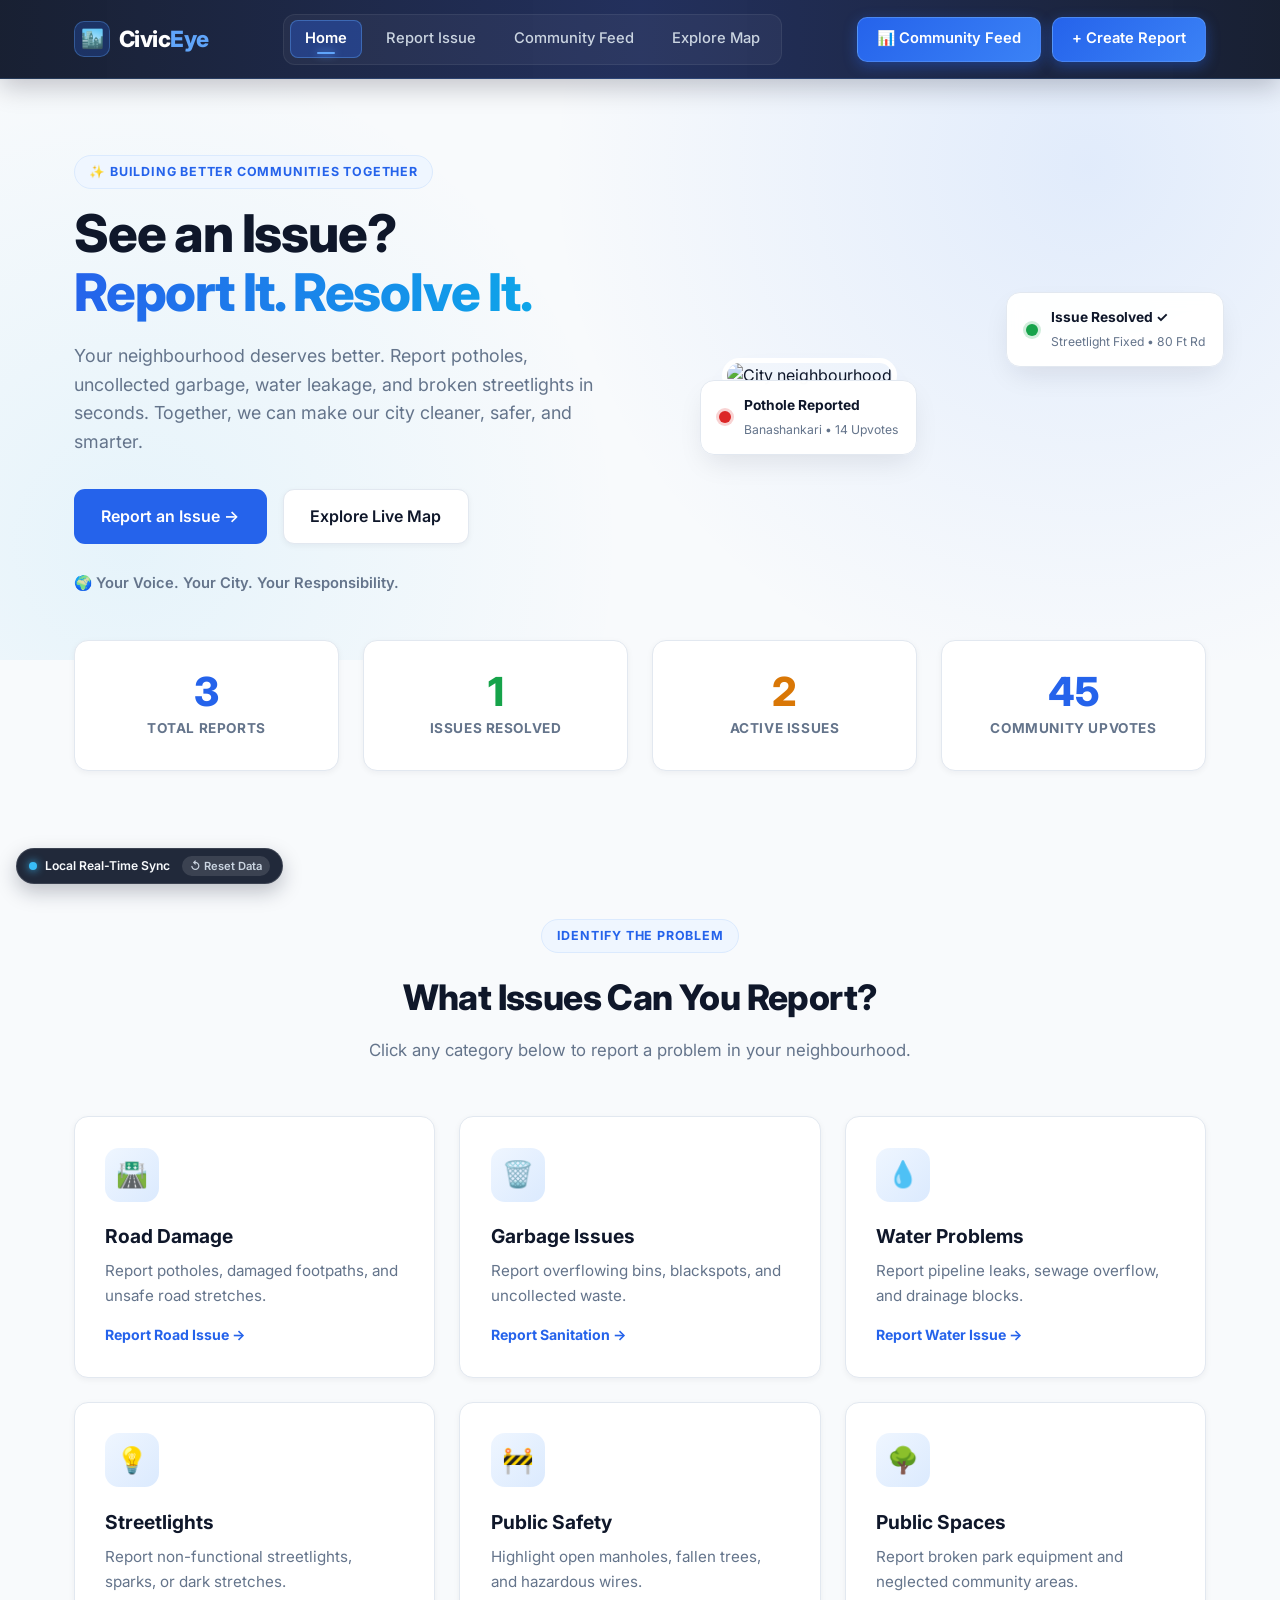
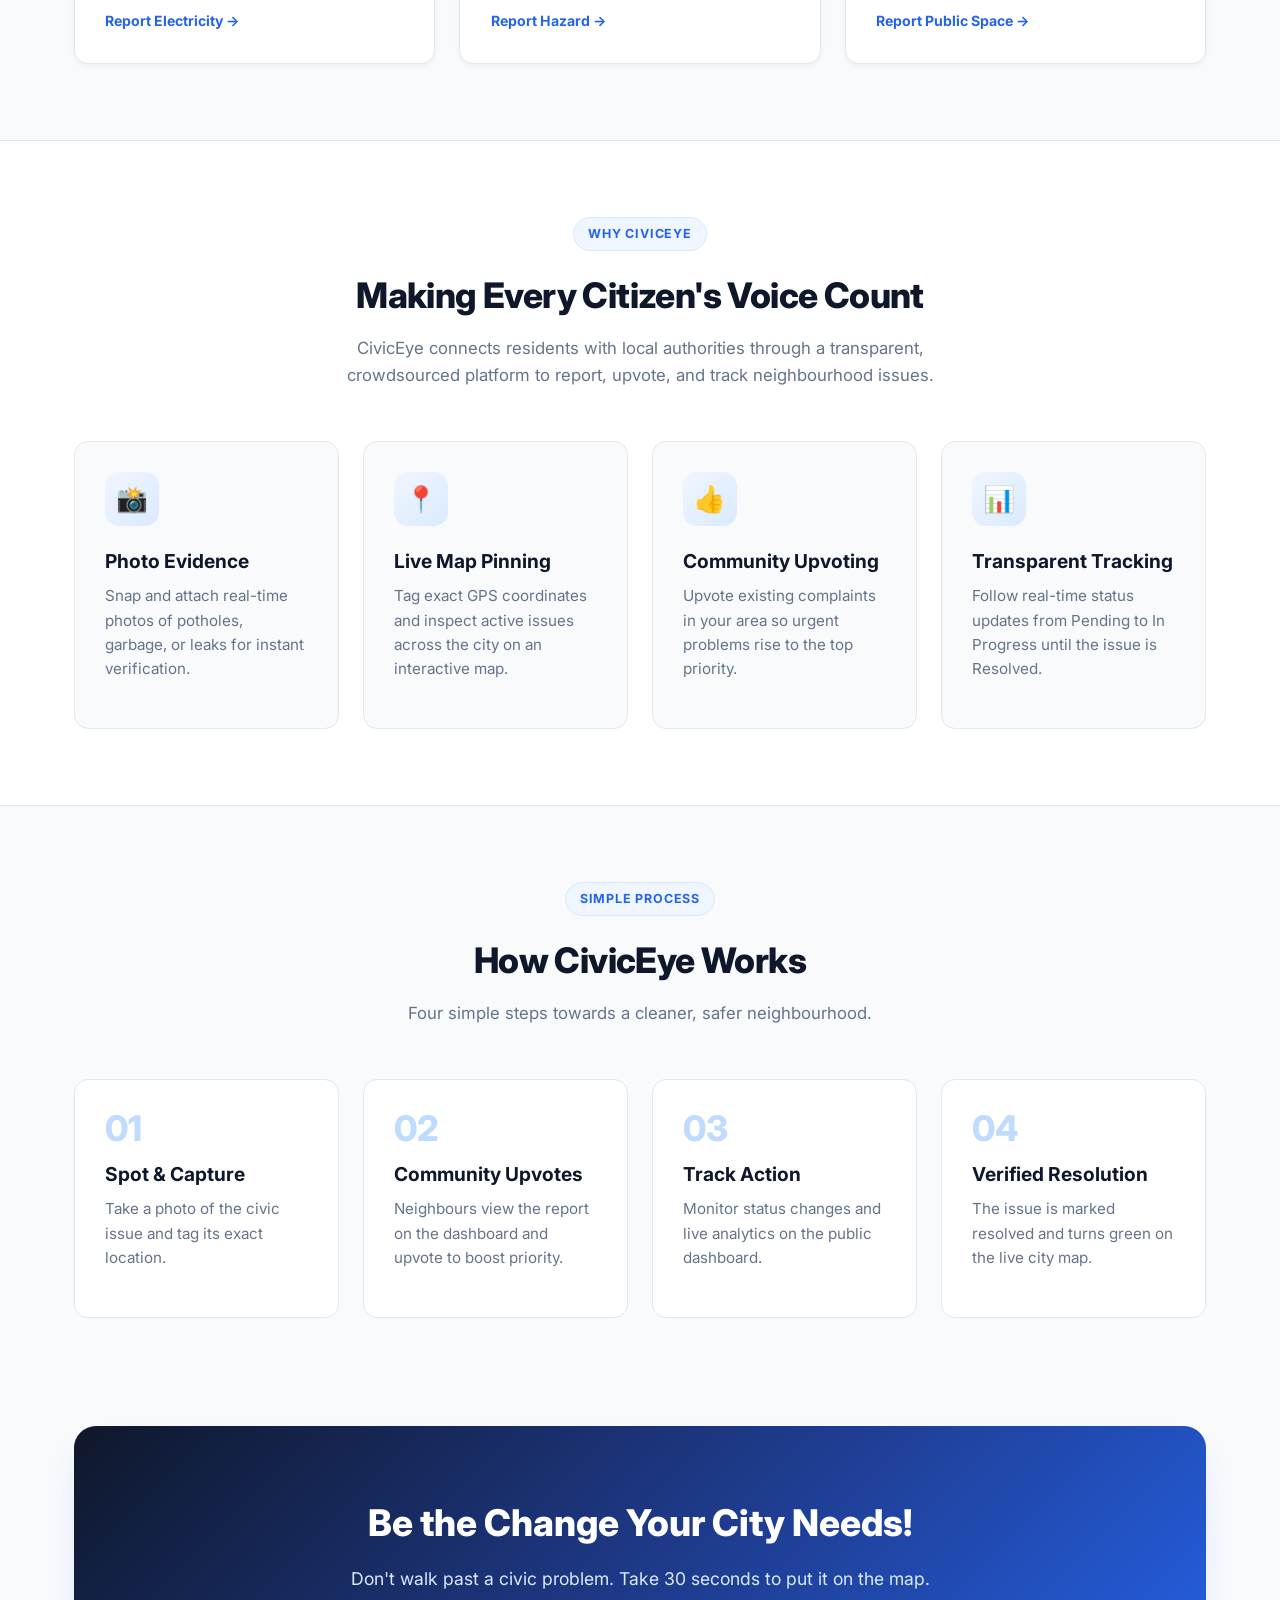
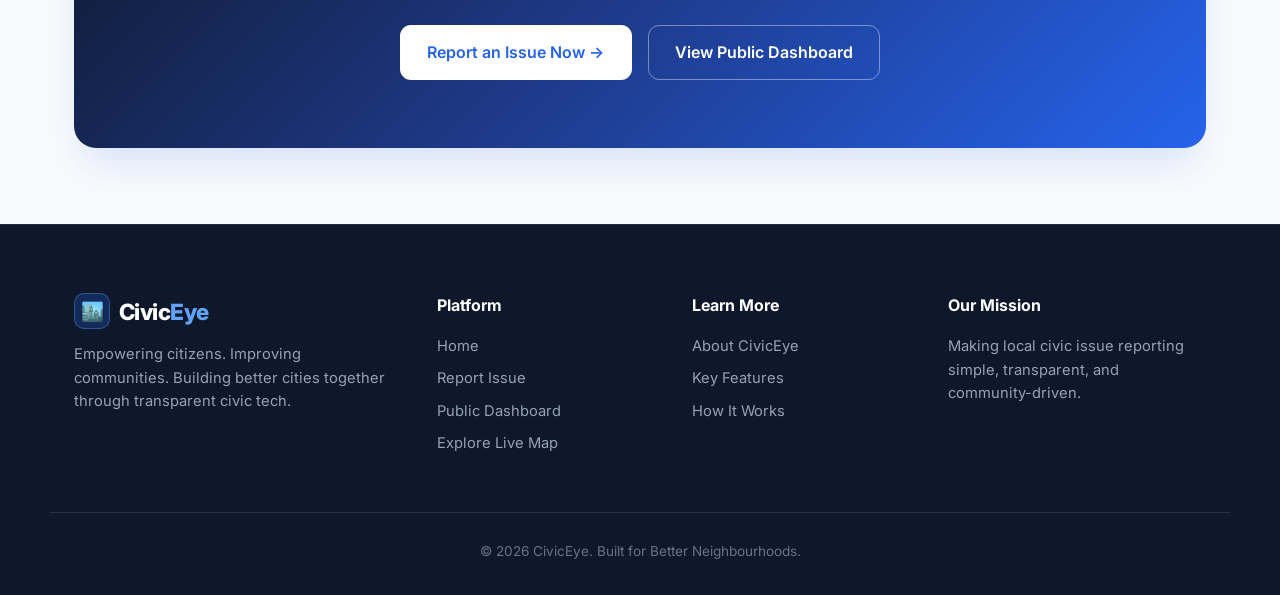
==== commit ee4a2ead: "changes done for index.html" ====
--- a/index.html
+++ b/index.html
@@ -42,13 +42,7 @@
     </div>
   </header>
 
-      <div class="nav-buttons" style="display: flex; gap: 0.65rem; align-items: center;">
-        <a href="dashboard.html" class="btn btn-outline-light">📊 Community Feed</a>
-        <a href="report.html" class="btn btn-primary">+ Create Report</a>
-      </div>
-    </div>
-  </header>
-
+     
     <!-- HERO SECTION -->
     <section class="hero">
       <div class="section-wrapper hero-grid">
